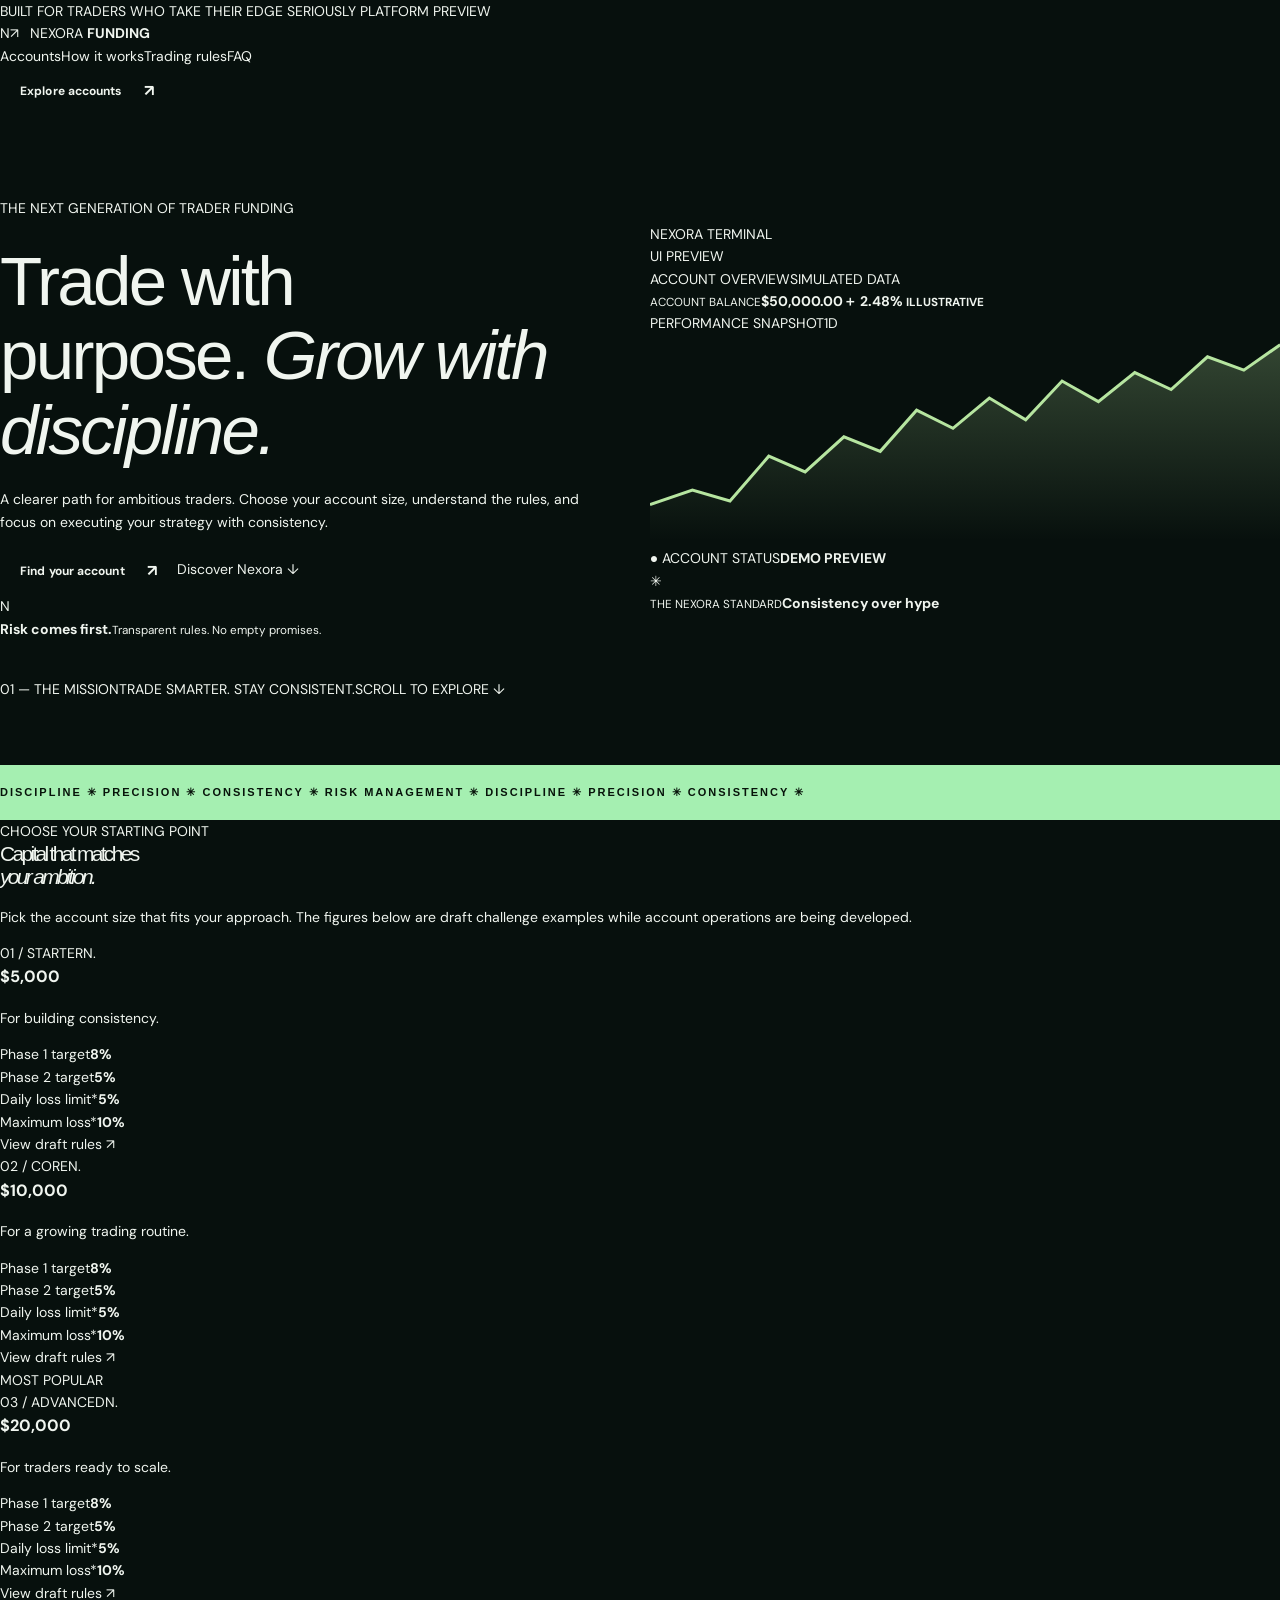
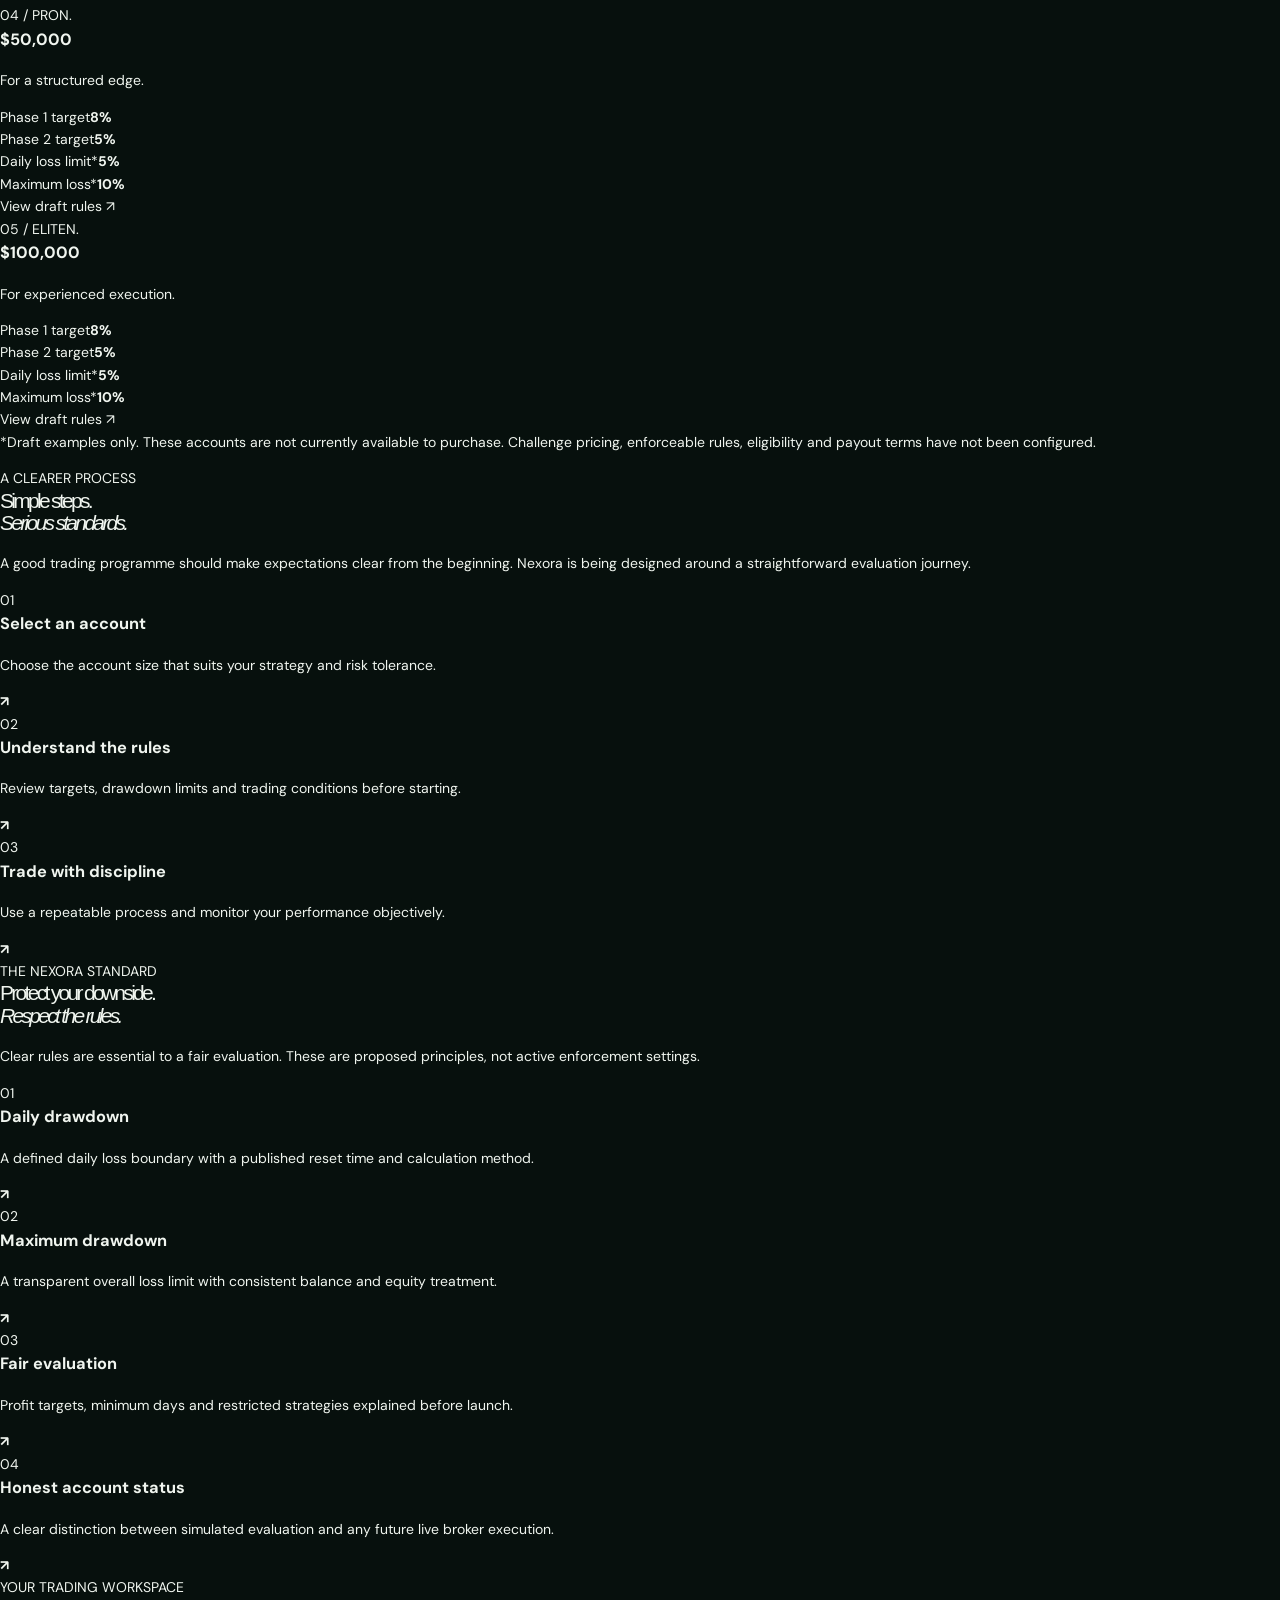
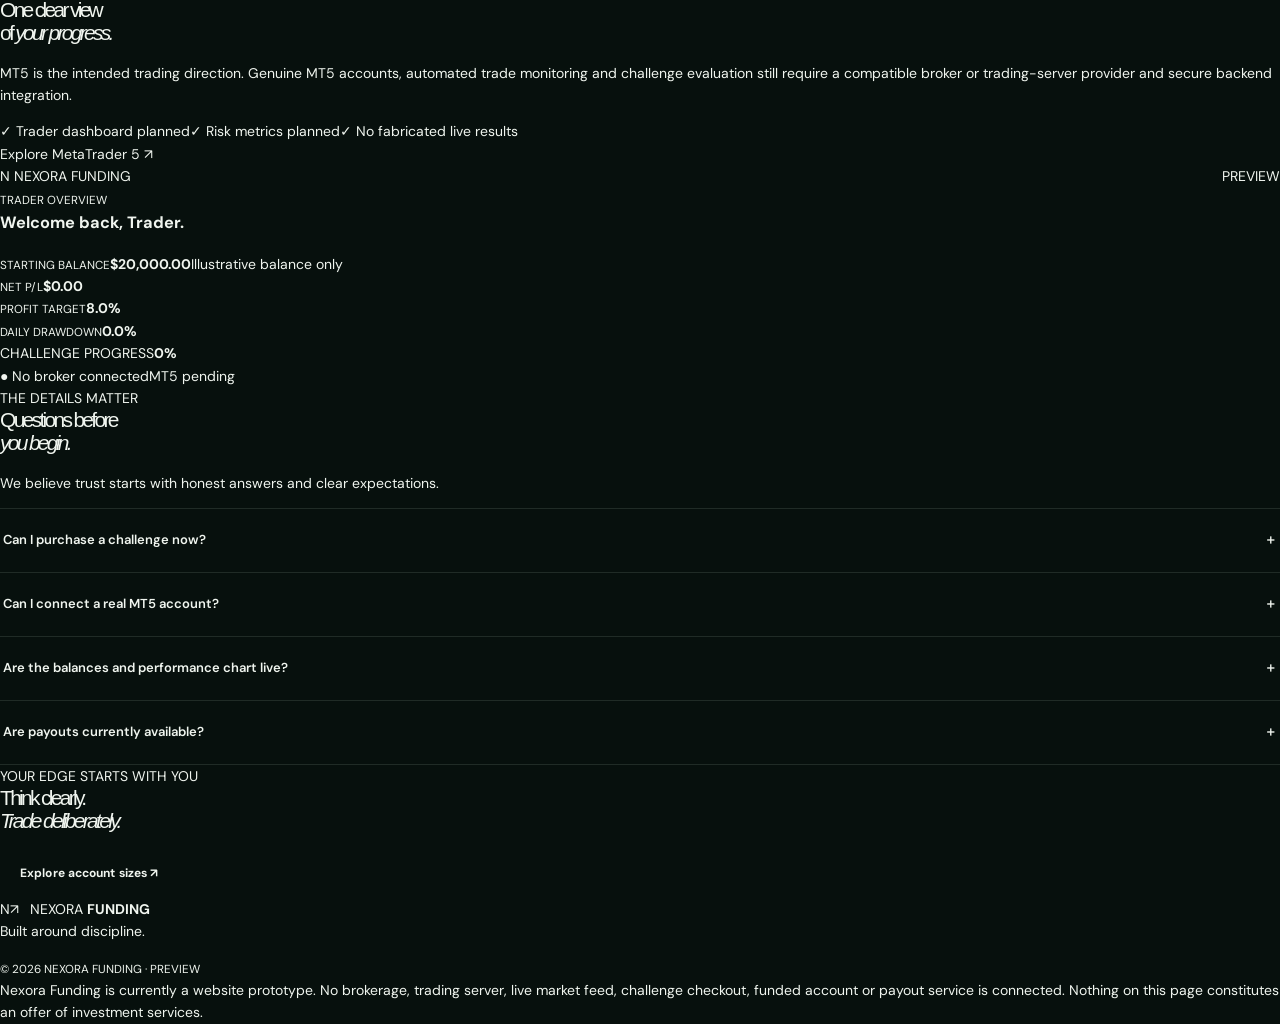
==== index.html @ 343a43cd "Rebrand prop firm site as Nexora Funding and redesign landing page" ====
<!doctype html>
<html lang="en">
<head>
  <meta charset="utf-8">
  <meta name="viewport" content="width=device-width, initial-scale=1">
  <meta name="theme-color" content="#080d0b">
  <meta name="description" content="Nexora Funding — a modern trading challenge platform prototype built around discipline, transparency and risk management.">
  <title>Nexora Funding — Trade with discipline</title>
  <link rel="preconnect" href="https://fonts.googleapis.com">
  <link rel="preconnect" href="https://fonts.gstatic.com" crossorigin>
  <link href="https://fonts.googleapis.com/css2?family=DM+Sans:wght@400;500;600;700&family=Manrope:wght@400;500;600;700;800&display=swap" rel="stylesheet">
  <link rel="stylesheet" href="styles.css">
</head>
<body>
  <div class="topline"><span class="signal"></span> BUILT FOR TRADERS WHO TAKE THEIR EDGE SERIOUSLY <span class="topline-note">PLATFORM PREVIEW</span></div>
  <header class="header">
    <a class="brand" href="#" aria-label="Nexora Funding home"><span class="brand-symbol">N<span>↗</span></span><span>NEXORA <b>FUNDING</b></span></a>
    <button class="menu-toggle" id="menuToggle" aria-label="Toggle navigation" aria-expanded="false">☰</button>
    <nav class="nav" id="navLinks"><a href="#accounts">Accounts</a><a href="#how">How it works</a><a href="#rules">Trading rules</a><a href="#faq">FAQ</a></nav>
    <a class="button button-quiet header-button" href="#accounts">Explore accounts <span>↗</span></a>
  </header>

  <main>
    <section class="hero wrap">
      <div class="hero-content">
        <div class="kicker"><i></i> THE NEXT GENERATION OF TRADER FUNDING</div>
        <h1>Trade with<br>purpose. <em>Grow with</em><br><em>discipline.</em></h1>
        <p class="hero-lead">A clearer path for ambitious traders. Choose your account size, understand the rules, and focus on executing your strategy with consistency.</p>
        <div class="hero-buttons"><a class="button button-main" href="#accounts">Find your account <span>↗</span></a><a class="underlink" href="#how">Discover Nexora <span>↓</span></a></div>
        <div class="hero-proof"><div class="proof-icon">N</div><div><strong>Risk comes first.</strong><small>Transparent rules. No empty promises.</small></div></div>
      </div>
      <div class="hero-side">
        <div class="orbit orbit-a"></div><div class="orbit orbit-b"></div>
        <div class="terminal">
          <div class="terminal-head"><div class="terminal-brand"><span class="terminal-dot"></span> NEXORA TERMINAL</div><span class="preview-pill">UI PREVIEW</span></div>
          <div class="terminal-meta"><span>ACCOUNT OVERVIEW</span><span>SIMULATED DATA</span></div>
          <div class="terminal-balance"><small>ACCOUNT BALANCE</small><strong>$50,000<span>.00</span></strong><b>＋ 2.48% <small>ILLUSTRATIVE</small></b></div>
          <div class="mini-chart">
            <div class="chart-labels"><span>PERFORMANCE SNAPSHOT</span><span>1D</span></div>
            <svg viewBox="0 0 520 170" preserveAspectRatio="none" aria-label="Illustrative account performance chart"><defs><linearGradient id="area" x1="0" x2="0" y1="0" y2="1"><stop offset="0" stop-color="#b6e5a0" stop-opacity=".25"/><stop offset="1" stop-color="#b6e5a0" stop-opacity="0"/></linearGradient></defs><path d="M0 140 L35 128 L66 137 L98 100 L128 113 L160 84 L190 96 L220 62 L250 77 L280 52 L310 70 L340 38 L370 55 L400 31 L430 45 L460 18 L490 29 L520 8 L520 170 L0 170Z" fill="url(#area)"/><path d="M0 140 L35 128 L66 137 L98 100 L128 113 L160 84 L190 96 L220 62 L250 77 L280 52 L310 70 L340 38 L370 55 L400 31 L430 45 L460 18 L490 29 L520 8" fill="none" stroke="#b6e5a0" stroke-width="2.5"/></svg>
          </div>
          <div class="terminal-bottom"><span>● ACCOUNT STATUS</span><strong>DEMO PREVIEW</strong></div>
        </div>
        <div class="floating-card"><span class="float-icon">✳</span><div><small>THE NEXORA STANDARD</small><strong>Consistency over hype</strong></div></div>
      </div>
      <div class="hero-index"><span>01 — THE MISSION</span><span>TRADE SMARTER. STAY CONSISTENT.</span><span>SCROLL TO EXPLORE ↓</span></div>
    </section>

    <section class="ticker"><div>DISCIPLINE <b>✳</b> PRECISION <b>✳</b> CONSISTENCY <b>✳</b> RISK MANAGEMENT <b>✳</b> DISCIPLINE <b>✳</b> PRECISION <b>✳</b> CONSISTENCY <b>✳</b></div></section>

    <section class="accounts wrap" id="accounts">
      <div class="section-top"><div><div class="kicker"><i></i> CHOOSE YOUR STARTING POINT</div><h2>Capital that matches<br><em>your ambition.</em></h2></div><p>Pick the account size that fits your approach. The figures below are draft challenge examples while account operations are being developed.</p></div>
      <div class="account-grid">
        <article class="account-card"><div class="account-head"><span>01 / STARTER</span><span class="card-mark">N.</span></div><h3>$5,000</h3><p>For building consistency.</p><div class="card-divider"></div><div class="detail"><span>Phase 1 target</span><b>8%</b></div><div class="detail"><span>Phase 2 target</span><b>5%</b></div><div class="detail"><span>Daily loss limit*</span><b>5%</b></div><div class="detail"><span>Maximum loss*</span><b>10%</b></div><a href="#rules" class="card-link">View draft rules <span>↗</span></a></article>
        <article class="account-card"><div class="account-head"><span>02 / CORE</span><span class="card-mark">N.</span></div><h3>$10,000</h3><p>For a growing trading routine.</p><div class="card-divider"></div><div class="detail"><span>Phase 1 target</span><b>8%</b></div><div class="detail"><span>Phase 2 target</span><b>5%</b></div><div class="detail"><span>Daily loss limit*</span><b>5%</b></div><div class="detail"><span>Maximum loss*</span><b>10%</b></div><a href="#rules" class="card-link">View draft rules <span>↗</span></a></article>
        <article class="account-card account-featured"><div class="popular">MOST POPULAR</div><div class="account-head"><span>03 / ADVANCED</span><span class="card-mark">N.</span></div><h3>$20,000</h3><p>For traders ready to scale.</p><div class="card-divider"></div><div class="detail"><span>Phase 1 target</span><b>8%</b></div><div class="detail"><span>Phase 2 target</span><b>5%</b></div><div class="detail"><span>Daily loss limit*</span><b>5%</b></div><div class="detail"><span>Maximum loss*</span><b>10%</b></div><a href="#rules" class="card-link card-link-main">View draft rules <span>↗</span></a></article>
        <article class="account-card"><div class="account-head"><span>04 / PRO</span><span class="card-mark">N.</span></div><h3>$50,000</h3><p>For a structured edge.</p><div class="card-divider"></div><div class="detail"><span>Phase 1 target</span><b>8%</b></div><div class="detail"><span>Phase 2 target</span><b>5%</b></div><div class="detail"><span>Daily loss limit*</span><b>5%</b></div><div class="detail"><span>Maximum loss*</span><b>10%</b></div><a href="#rules" class="card-link">View draft rules <span>↗</span></a></article>
        <article class="account-card"><div class="account-head"><span>05 / ELITE</span><span class="card-mark">N.</span></div><h3>$100,000</h3><p>For experienced execution.</p><div class="card-divider"></div><div class="detail"><span>Phase 1 target</span><b>8%</b></div><div class="detail"><span>Phase 2 target</span><b>5%</b></div><div class="detail"><span>Daily loss limit*</span><b>5%</b></div><div class="detail"><span>Maximum loss*</span><b>10%</b></div><a href="#rules" class="card-link">View draft rules <span>↗</span></a></article>
      </div>
      <p class="disclaimer">*Draft examples only. These accounts are not currently available to purchase. Challenge pricing, enforceable rules, eligibility and payout terms have not been configured.</p>
    </section>

    <section class="how-section" id="how"><div class="wrap how-grid"><div><div class="kicker"><i></i> A CLEARER PROCESS</div><h2>Simple steps.<br><em>Serious standards.</em></h2><p class="section-copy">A good trading programme should make expectations clear from the beginning. Nexora is being designed around a straightforward evaluation journey.</p></div><div class="steps"><div class="step"><span>01</span><div><h3>Select an account</h3><p>Choose the account size that suits your strategy and risk tolerance.</p></div><b>↗</b></div><div class="step"><span>02</span><div><h3>Understand the rules</h3><p>Review targets, drawdown limits and trading conditions before starting.</p></div><b>↗</b></div><div class="step"><span>03</span><div><h3>Trade with discipline</h3><p>Use a repeatable process and monitor your performance objectively.</p></div><b>↗</b></div></div></div></section>

    <section class="rules wrap" id="rules"><div class="rules-intro"><div class="kicker"><i></i> THE NEXORA STANDARD</div><h2>Protect your downside.<br><em>Respect the rules.</em></h2><p>Clear rules are essential to a fair evaluation. These are proposed principles, not active enforcement settings.</p></div><div class="rule-list"><div><span>01</span><section><h3>Daily drawdown</h3><p>A defined daily loss boundary with a published reset time and calculation method.</p></section><b>↗</b></div><div><span>02</span><section><h3>Maximum drawdown</h3><p>A transparent overall loss limit with consistent balance and equity treatment.</p></section><b>↗</b></div><div><span>03</span><section><h3>Fair evaluation</h3><p>Profit targets, minimum days and restricted strategies explained before launch.</p></section><b>↗</b></div><div><span>04</span><section><h3>Honest account status</h3><p>A clear distinction between simulated evaluation and any future live broker execution.</p></section><b>↗</b></div></div></section>

    <section class="workspace wrap"><div class="workspace-panel"><div class="workspace-copy"><div class="kicker"><i></i> YOUR TRADING WORKSPACE</div><h2>One clear view<br>of <em>your progress.</em></h2><p>MT5 is the intended trading direction. Genuine MT5 accounts, automated trade monitoring and challenge evaluation still require a compatible broker or trading-server provider and secure backend integration.</p><div class="workspace-points"><span>✓ Trader dashboard planned</span><span>✓ Risk metrics planned</span><span>✓ No fabricated live results</span></div><a href="https://www.metatrader5.com/" target="_blank" rel="noreferrer" class="underlink">Explore MetaTrader 5 ↗</a></div><div class="dashboard"><div class="dash-top"><div class="brand-mini"><span>N</span> NEXORA FUNDING</div><label>PREVIEW</label></div><div class="dash-welcome"><small>TRADER OVERVIEW</small><h3>Welcome back, Trader.</h3></div><div class="dash-total"><small>STARTING BALANCE</small><strong>$20,000.00</strong><span>Illustrative balance only</span></div><div class="dash-stats"><div><small>NET P/L</small><b>$0.00</b></div><div><small>PROFIT TARGET</small><b>8.0%</b></div><div><small>DAILY DRAWDOWN</small><b>0.0%</b></div></div><div class="progress-head"><span>CHALLENGE PROGRESS</span><b>0%</b></div><div class="progress"><i></i></div><div class="dash-status"><span>● No broker connected</span><span>MT5 pending</span></div></div></div></section>

    <section class="faq wrap" id="faq"><div class="section-top"><div><div class="kicker"><i></i> THE DETAILS MATTER</div><h2>Questions before<br><em>you begin.</em></h2></div><p>We believe trust starts with honest answers and clear expectations.</p></div><div class="faq-list"><details><summary>Can I purchase a challenge now?<b>＋</b></summary><p>Not yet. This is a front-end prototype. Checkout, account provisioning and challenge operations are not active.</p></details><details><summary>Can I connect a real MT5 account?<b>＋</b></summary><p>Not yet. A compatible MT5 broker or server provider and secure integration must be selected, built and tested first.</p></details><details><summary>Are the balances and performance chart live?<b>＋</b></summary><p>No. All balances, targets and chart graphics shown here are illustrative preview data.</p></details><details><summary>Are payouts currently available?<b>＋</b></summary><p>No payout programme is currently active or promised by this prototype. Any future programme will require published terms and operational readiness.</p></details></div></section>

    <section class="closing"><div class="wrap closing-inner"><div><div class="kicker"><i></i> YOUR EDGE STARTS WITH YOU</div><h2>Think clearly.<br><em>Trade deliberately.</em></h2></div><a class="button button-main" href="#accounts">Explore account sizes ↗</a></div></section>
  </main>
  <footer class="footer"><div class="wrap footer-main"><a class="brand" href="#"><span class="brand-symbol">N<span>↗</span></span><span>NEXORA <b>FUNDING</b></span></a><p>Built around discipline.</p><small>© <span id="year"></span> NEXORA FUNDING · PREVIEW</small></div><div class="wrap footer-legal">Nexora Funding is currently a website prototype. No brokerage, trading server, live market feed, challenge checkout, funded account or payout service is connected. Nothing on this page constitutes an offer of investment services.</div></footer>
  <script src="app.js"></script>
</body>
</html>
---- styles.css ----
:root{--bg:#07100d;--panel:#0c1712;--panel2:#101f17;--line:rgba(213,238,219,.12);--text:#f0f5ef;--muted:#95a69a;--green:#a5efb1;--green2:#63cb7a;--gold:#d7bb77;--font:'DM Sans',sans-serif;--display:'Space Grotesk',sans-serif}*{box-sizing:border-box}html{scroll-behavior:smooth;scroll-padding-top:90px}body{margin:0;background:var(--bg);color:var(--text);font-family:var(--font);font-size:14px;line-height:1.6}a{color:inherit;text-decoration:none}.section-wrap{width:min(1160px,calc(100% - 48px));margin:0 auto}.announcement{height:34px;display:flex;align-items:center;justify-content:center;gap:10px;background:#0d1b13;border-bottom:1px solid var(--line);color:#c1d5c5;font-size:9px;font-weight:700;letter-spacing:1.8px}.pulse,.live-dot{width:6px;height:6px;border-radius:50%;background:var(--green);box-shadow:0 0 12px #8be99b}.announcement-tag{color:var(--gold);margin-left:8px}.site-header{height:82px;padding:0 max(24px,calc((100% - 1160px)/2));display:flex;align-items:center;justify-content:space-between;border-bottom:1px solid var(--line);position:sticky;top:0;z-index:20;background:rgba(7,16,13,.93);backdrop-filter:blur(18px)}.brand{display:flex;align-items:center;gap:11px}.brand-mark{width:37px;height:37px;border:1px solid #548963;display:grid;place-items:center;font-family:var(--display);font-size:18px;font-weight:700;color:var(--green);position:relative}.brand-mark span{font-size:8px;position:absolute;right:3px;bottom:3px;color:var(--gold)}.brand-name{font-family:var(--display);font-size:13px;font-weight:700;letter-spacing:1.2px}.brand-name b{color:var(--green);font-weight:500}.nav-links{display:flex;gap:32px;color:#a7b4aa;font-size:12px}.nav-links a:hover,.text-link:hover{color:var(--green)}.button{min-height:48px;padding:0 19px;display:inline-flex;align-items:center;justify-content:center;gap:22px;font-size:12px;font-weight:700;letter-spacing:.1px;transition:.2s;border:1px solid transparent}.button span{font-size:16px}.button-primary{background:var(--green);color:#07120a}.button-primary:hover{background:#c2f7c9;transform:translateY(-2px)}.button-outline{border-color:#4d7657;color:var(--text);background:transparent}.button-outline:hover{border-color:var(--green);color:var(--green)}.button-small{min-height:40px;padding:0 14px;font-size:11px;gap:12px}.menu-toggle{display:none;background:none;border:0;color:var(--text);font-size:24px}.hero{min-height:600px;padding-top:82px;position:relative;display:grid;grid-template-columns:1fr 1.03fr;align-items:center;gap:38px;padding-bottom:65px}.eyebrow{display:flex;align-items:center;gap:10px;color:var(--green);font-size:9px;font-weight:700;letter-spacing:2.1px}.eyebrow-line{width:23px;height:1px;background:var(--green)}h1,h2,h3,p{margin-top:0}h1,h2{font-family:var(--display);letter-spacing:-2.7px;line-height:1.08;font-weight:500}h1{font-size:clamp(45px,5.4vw,72px);margin:24px 0 21px}h1 span,h2 span{color:var(--green)}.hero-description{max-width:425px;color:#9eaea3;line-height:1.9;font-size:14px}.hero-actions{display:flex;align-items:center;gap:25px;margin-top:30px}.text-link{display:inline-flex;align-items:center;gap:12px;font-size:12px;font-weight:600}.text-link span{font-size:17px;color:var(--green)}.hero-trust{display:flex;align-items:center;gap:13px;margin-top:48px}.avatar-stack{display:flex}.avatar-stack i{width:28px;height:28px;display:grid;place-items:center;border-radius:50%;background:#183322;border:2px solid var(--bg);font-style:normal;font-size:9px;color:var(--green);margin-right:-7px}.avatar-stack i:nth-child(2){background:#253528;color:var(--gold)}.avatar-stack i:nth-child(3){background:#314338;color:#fff}.hero-trust p{font-size:10px;line-height:1.55;margin:0 0 0 5px}.hero-trust p strong{font-size:11px}.hero-trust p span{color:var(--muted)}.hero-visual{min-height:410px;position:relative;display:flex;align-items:center;justify-content:center}.visual-glow{position:absolute;width:330px;height:330px;border-radius:50%;background:#2b9a4c;filter:blur(100px);opacity:.13}.chart-card{width:100%;max-width:510px;position:relative;z-index:2;padding:22px 22px 13px;background:linear-gradient(145deg,rgba(19,36,25,.97),rgba(8,18,13,.98));border:1px solid rgba(163,225,171,.22);box-shadow:0 28px 80px #0008}.chart-top,.chart-top>div,.chart-foot{display:flex;align-items:center;justify-content:space-between}.chart-top>div{gap:8px}.muted-label,.chart-symbol small{font-size:8px;letter-spacing:1px;color:#8da394}.chart-symbol{font-size:10px;font-weight:700}.chart-price{display:flex;align-items:center;gap:12px;margin-top:23px}.chart-price strong{font-family:var(--display);font-size:31px;font-weight:500;letter-spacing:-1px}.positive{color:var(--green);font-size:11px}.chart-sub{font-size:9px;color:#718879}.chart-area{height:220px;position:relative;margin-top:12px;overflow:hidden}.chart-grid{position:absolute;inset:0;background:repeating-linear-gradient(to bottom,transparent 0,transparent 43px,rgba(168,204,174,.1) 44px),repeating-linear-gradient(to right,transparent 0,transparent 65px,rgba(168,204,174,.06) 66px)}.chart-area svg{position:absolute;inset:0;width:100%;height:100%}.chart-label{position:absolute;right:0;font-size:7px;letter-spacing:1px;color:#a9d8b1;border-top:1px dashed #8ed59b;padding-top:4px;width:43%}.label-one{top:39px}.label-two{top:133px;width:30%;color:#b7a779;border-color:#b7a779}.chart-foot{border-top:1px solid var(--line);padding-top:13px;font-size:8px;letter-spacing:1px;color:#7f9585}.chart-foot b{color:var(--green);padding:0 5px}.floating-stat{position:absolute;z-index:3;bottom:9px;left:-20px;display:flex;align-items:center;gap:13px;padding:14px 19px;background:#112218;border:1px solid #315a3b;box-shadow:0 15px 40px #0008}.stat-icon{width:32px;height:32px;display:grid;place-items:center;background:#21442b;color:var(--green);font-size:20px}.floating-stat div{display:grid}.floating-stat small{font-size:7px;letter-spacing:1.5px;color:#a0b2a4}.floating-stat strong{font-size:12px}.floating-stat div span{font-size:9px;color:#819788}.hero-orbit{position:absolute;border:1px solid rgba(137,206,149,.11);border-radius:50%;pointer-events:none}.orbit-one{width:420px;height:420px}.orbit-two{width:500px;height:500px}.hero-bottom{position:absolute;bottom:22px;left:0;right:0;display:flex;justify-content:space-between;border-top:1px solid var(--line);padding-top:13px;font-size:8px;letter-spacing:1.6px;color:#627769}.ticker{height:55px;overflow:hidden;background:#a5efb1;color:#07130a;display:flex;align-items:center;white-space:nowrap;font-family:var(--display);font-size:11px;font-weight:700;letter-spacing:2px}.ticker div{min-width:max-content;animation:marquee 30s linear infinite}.ticker span{padding:0 35px;color:#397d48}@keyframes marquee{to{transform:translateX(-35%)}}.challenges-section{padding-top:105px;padding-bottom:100px}.section-heading{display:flex;justify-content:space-between;align-items:end;gap:40px;margin-bottom:43px}.section-heading h2,.rules-copy h2,.platform-copy h2,.final-cta h2{font-size:clamp(37px,4.2vw,54px);margin:19px 0 0}.section-heading>p{max-width:340px;color:#94a699;font-size:12px;line-height:1.9;margin-bottom:3px}.challenge-grid{display:grid;grid-template-columns:repeat(3,1fr);gap:17px}.challenge-card{position:relative;background:linear-gradient(150deg,#0e1b13,#0a130e);border:1px solid #20382a;padding:26px 25px 23px;min-width:0}.challenge-card.featured{border-color:#6a9d70;box-shadow:inset 0 0 45px #1a482320}.featured-badge{position:absolute;right:0;top:0;background:var(--green);color:#08120b;font-size:7px;font-weight:800;letter-spacing:1px;padding:6px 10px}.card-top{display:flex;align-items:center;justify-content:space-between}.plan-label{font-size:9px;letter-spacing:2px;color:#9ab4a0;font-weight:700}.card-dots{color:#66816c;letter-spacing:2px}.account-size{font-family:var(--display);font-size:39px;letter-spacing:-1.5px;margin-top:23px}.account-caption{color:#809486;font-size:10px;margin-top:0}.card-rule{height:1px;background:var(--line);margin:24px 0 13px}.metric-row{display:flex;justify-content:space-between;padding:8px 0;color:#9aaba0;font-size:11px}.metric-row strong{color:#e1eae2;font-size:12px}.button-card{width:100%;margin-top:22px;min-height:44px;border-color:#31533a;justify-content:space-between}.button-card:hover{border-color:var(--green);color:var(--green)}.button-card.button-primary{border-color:var(--green);color:#07120a}.fine-print{margin:18px 0 0;color:#718477;font-size:10px;line-height:1.8}.rules-section{background:#0b1710;border-top:1px solid #20372a;border-bottom:1px solid #20372a;padding:92px 0}.rules-inner{display:grid;grid-template-columns:.85fr 1.15fr;gap:90px}.rules-copy>p,.platform-copy>p{font-size:12px;line-height:1.95;color:#94a69a;max-width:390px;margin:23px 0 28px}.rules-list{border-top:1px solid var(--line)}.rule-item{display:grid;grid-template-columns:35px 1fr 20px;gap:16px;padding:21px 0;border-bottom:1px solid var(--line);align-items:start}.rule-number{color:var(--green);font-family:var(--display);font-size:12px;padding-top:3px}.rule-item h3{font-size:14px;margin:0 0 5px;font-weight:600}.rule-item p{font-size:11px;line-height:1.8;color:#879a8c;margin:0;max-width:430px}.rule-arrow{color:#688e70}.platform-section{padding-top:100px;padding-bottom:100px}.platform-panel{display:grid;grid-template-columns:.92fr 1.08fr;gap:45px;align-items:center;padding:45px;background:radial-gradient(ellipse at 90% 50%,#16331f 0,transparent 48%),#0c1711;border:1px solid #20372a;overflow:hidden}.platform-copy h2{font-size:clamp(37px,4vw,50px)}.platform-points{display:grid;gap:12px;margin:25px 0 26px;color:#a4b4a7;font-size:11px}.platform-points b{color:var(--green);margin-right:9px}.dashboard-preview{padding:14px;background:#08100c;border:1px solid #2d4b34;box-shadow:0 25px 55px #0005;transform:perspective(1000px) rotateY(-3deg)}.dash-window{border:1px solid #203a29;background:#0b1710;padding:19px}.dash-top,.dash-title,.dash-metrics,.dash-footer,.progress-label{display:flex;align-items:center;justify-content:space-between}.dash-brand{font-family:var(--display);font-size:9px;letter-spacing:.7px}.dash-brand b{color:var(--green)}.mini-mark{display:inline-grid;place-items:center;width:20px;height:20px;border:1px solid #477650;color:var(--green);margin-right:6px}.demo-chip,.status-chip{font-size:7px;letter-spacing:1px;color:var(--gold);border:1px solid #594e31;padding:4px 7px}.dash-title{margin:28px 0 18px;align-items:end}.dash-title small,.dash-balance small,.dash-metrics small{font-size:7px;letter-spacing:1.1px;color:#829789}.dash-title h3{font-family:var(--display);font-size:16px;font-weight:500;margin:5px 0 0}.status-chip{color:#a3e8ae;border-color:#315a3b}.dash-balance{padding:18px;background:#102117;border:1px solid #25432d;display:grid;gap:5px}.dash-balance strong{font-family:var(--display);font-size:28px;font-weight:500;letter-spacing:-.7px}.dash-balance>span{font-size:8px;color:#819788}.dash-metrics{gap:10px;padding:20px 0}.dash-metrics>div{display:grid;gap:5px}.dash-metrics strong{font-family:var(--display);font-size:14px;font-weight:500}.dash-metrics .green{color:var(--green)}.progress-label{font-size:7px;letter-spacing:1px;color:#90a596}.progress-label b{color:var(--green)}.progress-track{height:4px;background:#26392b;margin:10px 0 18px}.progress-track span{display:block;width:0;height:100%;background:var(--green)}.dash-footer{font-size:7px;color:#809285;border-top:1px solid var(--line);padding-top:12px;gap:8px}.faq-section{padding-bottom:100px}.faq-list{border-top:1px solid var(--line)}.faq-list details{border-bottom:1px solid var(--line);padding:0 3px}.faq-list summary{list-style:none;cursor:pointer;display:flex;align-items:center;justify-content:space-between;padding:21px 0;font-size:13px;font-weight:600}.faq-list summary::-webkit-details-marker{display:none}.faq-list summary span{font-size:21px;font-weight:400;color:var(--green);transition:transform .2s}.faq-list details[open] summary span{transform:rotate(45deg)}.faq-list details p{max-width:760px;color:#91a397;font-size:12px;line-height:1.9;padding:0 35px 20px 0;margin:0}.final-cta{border-top:1px solid #24402b;border-bottom:1px solid #24402b;background:radial-gradient(ellipse at 70% 50%,#15361f 0,transparent 48%),#0a150e;padding:64px 0}.final-cta-inner{display:flex;align-items:center;justify-content:space-between;gap:25px}.final-cta h2{font-size:clamp(36px,4vw,49px)}.site-footer{padding:29px 0 20px}.footer-inner{display:flex;align-items:center;justify-content:space-between;gap:20px}.footer-inner>p{font-family:var(--display);font-size:12px;color:#93a797;margin:0}.footer-note{font-size:9px;color:#6f8274}.legal-note{border-top:1px solid var(--line);margin-top:22px;padding-top:16px;font-size:9px;color:#627568;line-height:1.8}.menu-toggle{cursor:pointer}
@media(max-width:850px){.nav-links{gap:16px}.hero{grid-template-columns:1fr 1fr;gap:15px;padding-top:65px}.hero-visual{min-height:350px}.chart-card{padding:16px}.chart-area{height:175px}.floating-stat{left:-8px;bottom:0}.rules-inner{gap:38px}.platform-panel{padding:30px;gap:25px}.dashboard-preview{padding:8px}.dash-window{padding:13px}.dash-metrics{gap:7px}.dash-metrics strong{font-size:12px}}
@media(max-width:650px){.section-wrap{width:calc(100% - 36px)}.announcement{font-size:7px;letter-spacing:1px}.announcement-tag{display:none}.site-header{height:68px;padding:0 18px}.menu-toggle{display:block;order:3}.header-cta{margin-left:auto;margin-right:15px}.nav-links{display:none;position:absolute;top:67px;left:0;right:0;background:#0b1710;border-bottom:1px solid var(--line);padding:18px;flex-direction:column;gap:0}.nav-links.open{display:flex}.nav-links a{padding:12px 4px;border-bottom:1px solid var(--line)}.brand-name{font-size:11px}.brand-mark{width:33px;height:33px}.hero{display:flex;flex-direction:column;align-items:stretch;padding-top:58px;padding-bottom:70px;gap:25px}.hero-copy{position:relative;z-index:2}h1{font-size:clamp(48px,13vw,68px);letter-spacing:-2.5px}.hero-description{font-size:13px}.hero-trust{margin-top:32px}.hero-visual{min-height:320px;margin:5px 0 0 0}.chart-card{max-width:460px}.chart-area{height:180px}.floating-stat{left:0;bottom:-15px}.orbit-one{width:320px;height:320px}.orbit-two{width:380px;height:380px}.hero-bottom{bottom:20px;font-size:7px;letter-spacing:.7px}.hero-bottom span:nth-child(2){display:none}.ticker{height:46px}.ticker div{font-size:9px}.ticker span{padding:0 20px}.challenges-section,.platform-section{padding-top:72px;padding-bottom:72px}.section-heading{display:block;margin-bottom:30px}.section-heading h2,.rules-copy h2,.platform-copy h2,.final-cta h2{font-size:42px;letter-spacing:-2px}.section-heading>p{margin-top:20px}.challenge-grid{grid-template-columns:1fr;gap:13px}.challenge-card{padding:23px}.account-size{font-size:36px}.rules-section{padding:70px 0}.rules-inner{grid-template-columns:1fr;gap:35px}.rule-item{gap:11px;grid-template-columns:26px 1fr 16px}.platform-panel{grid-template-columns:1fr;padding:24px 18px;gap:32px}.platform-copy h2{font-size:42px}.dashboard-preview{transform:none}.dash-window{padding:14px}.dash-title h3{font-size:14px}.dash-balance strong{font-size:25px}.dash-metrics strong{font-size:12px}.faq-section{padding-bottom:72px}.faq-list summary{font-size:12px;gap:20px}.final-cta{padding:48px 0}.final-cta-inner{align-items:flex-start;flex-direction:column}.footer-inner{flex-wrap:wrap}.footer-inner>p{display:none}.footer-note{width:100%}.legal-note{font-size:8px}.button{min-height:46px}.hero-actions{gap:18px;flex-wrap:wrap}}
@media(prefers-reduced-motion:reduce){*,*::before,*::after{scroll-behavior:auto!important;animation:none!important;transition:none!important}}
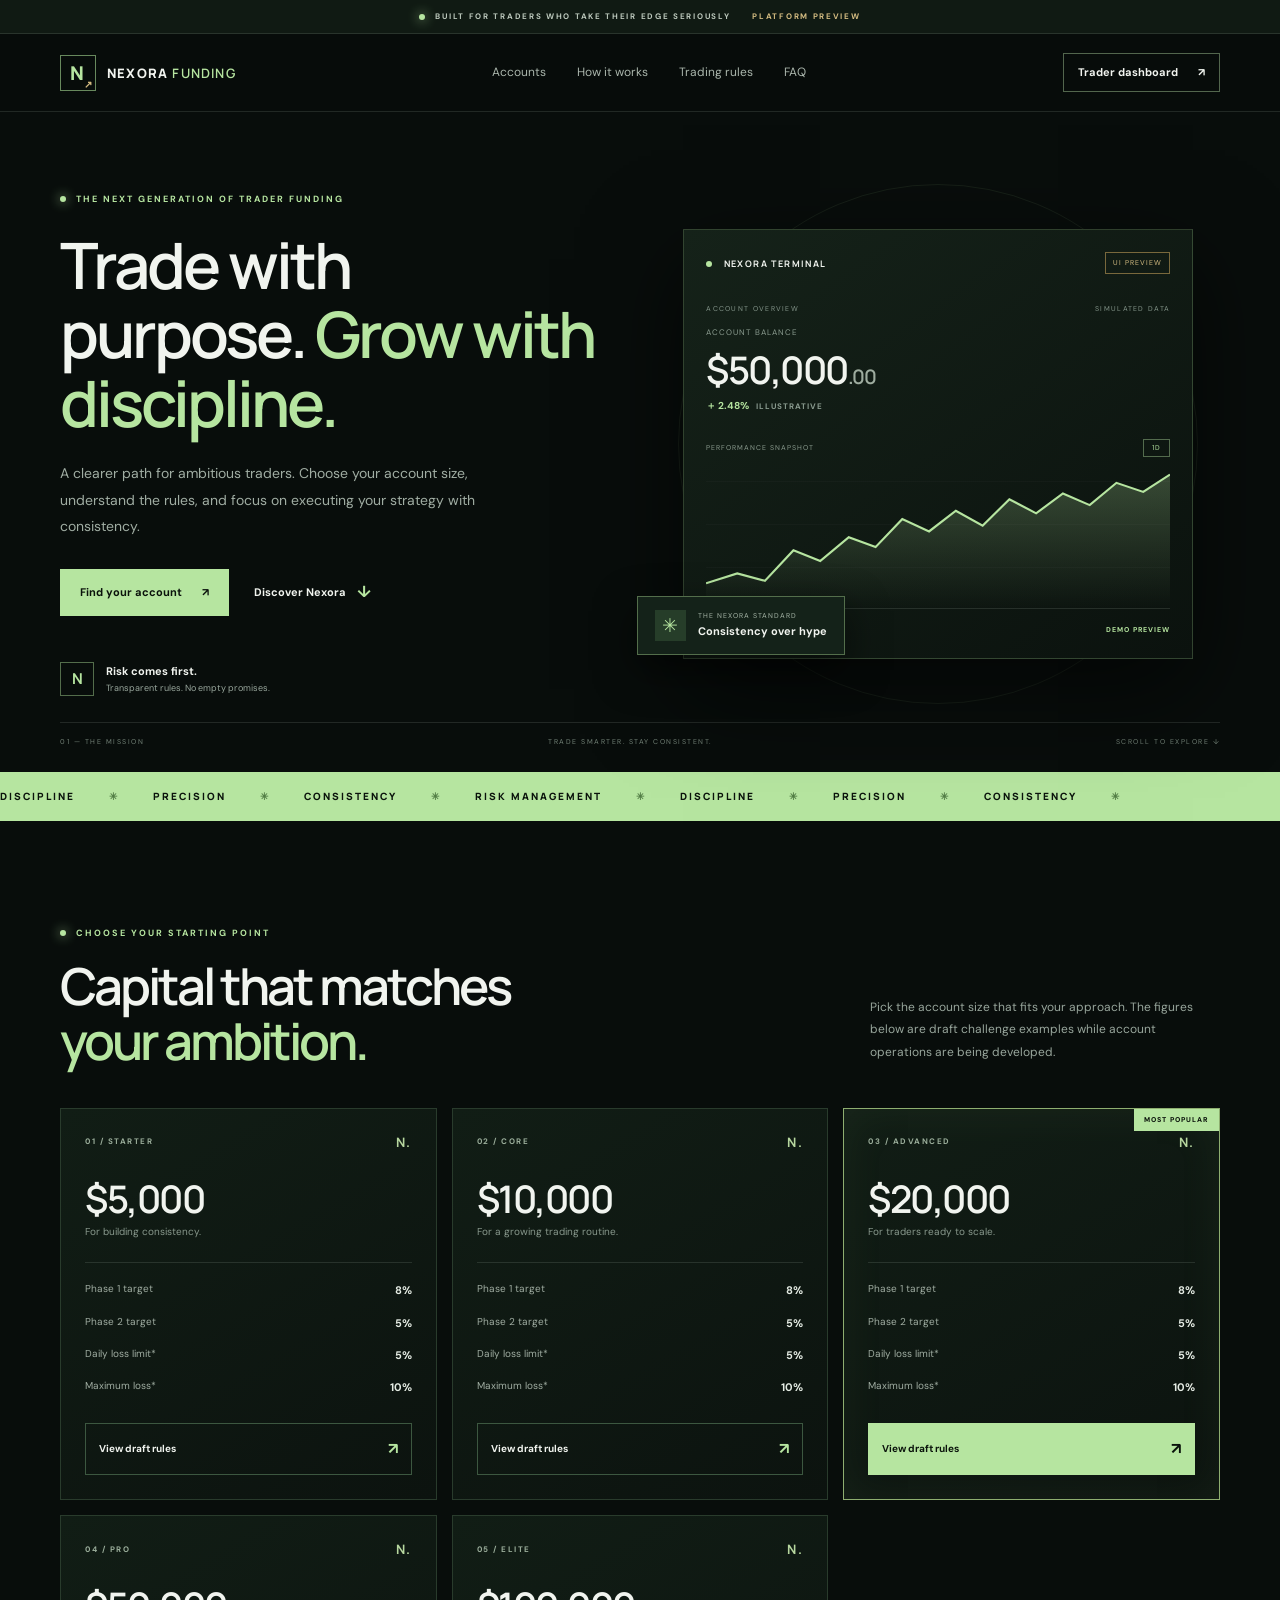
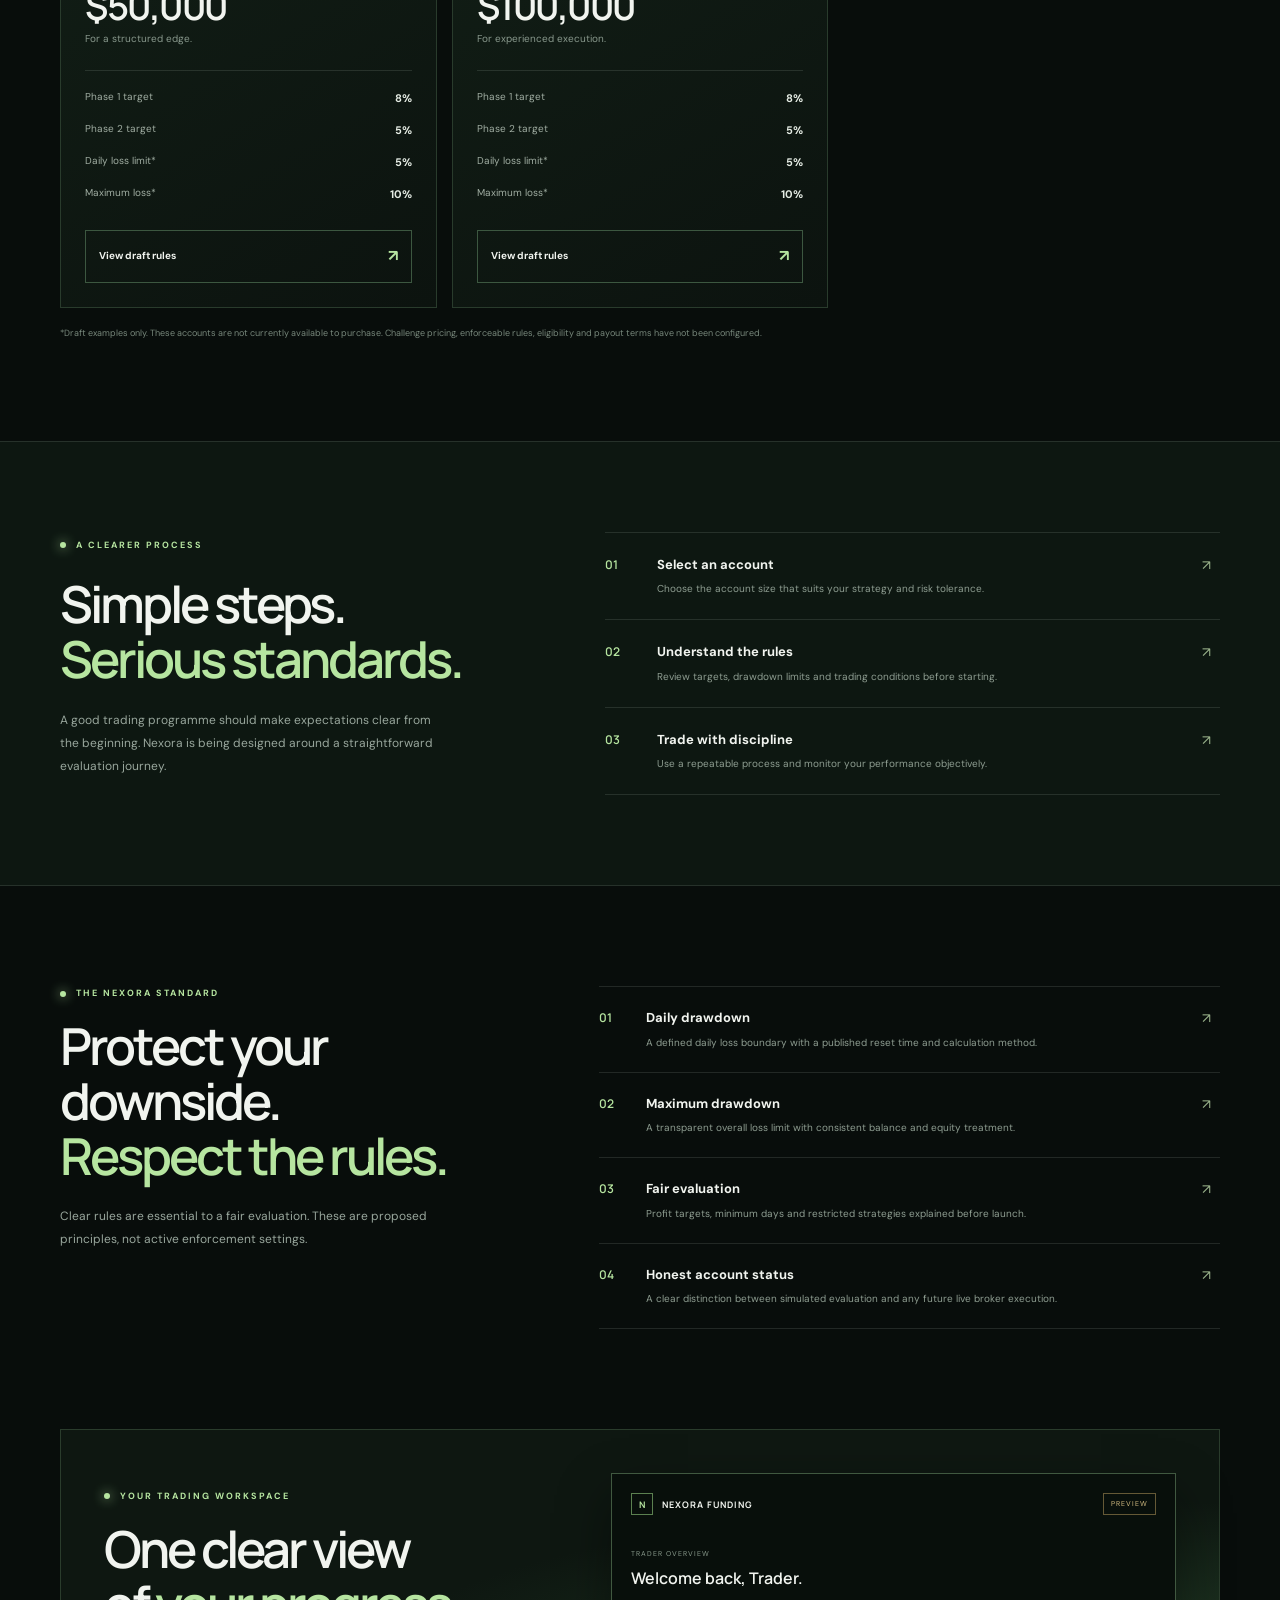
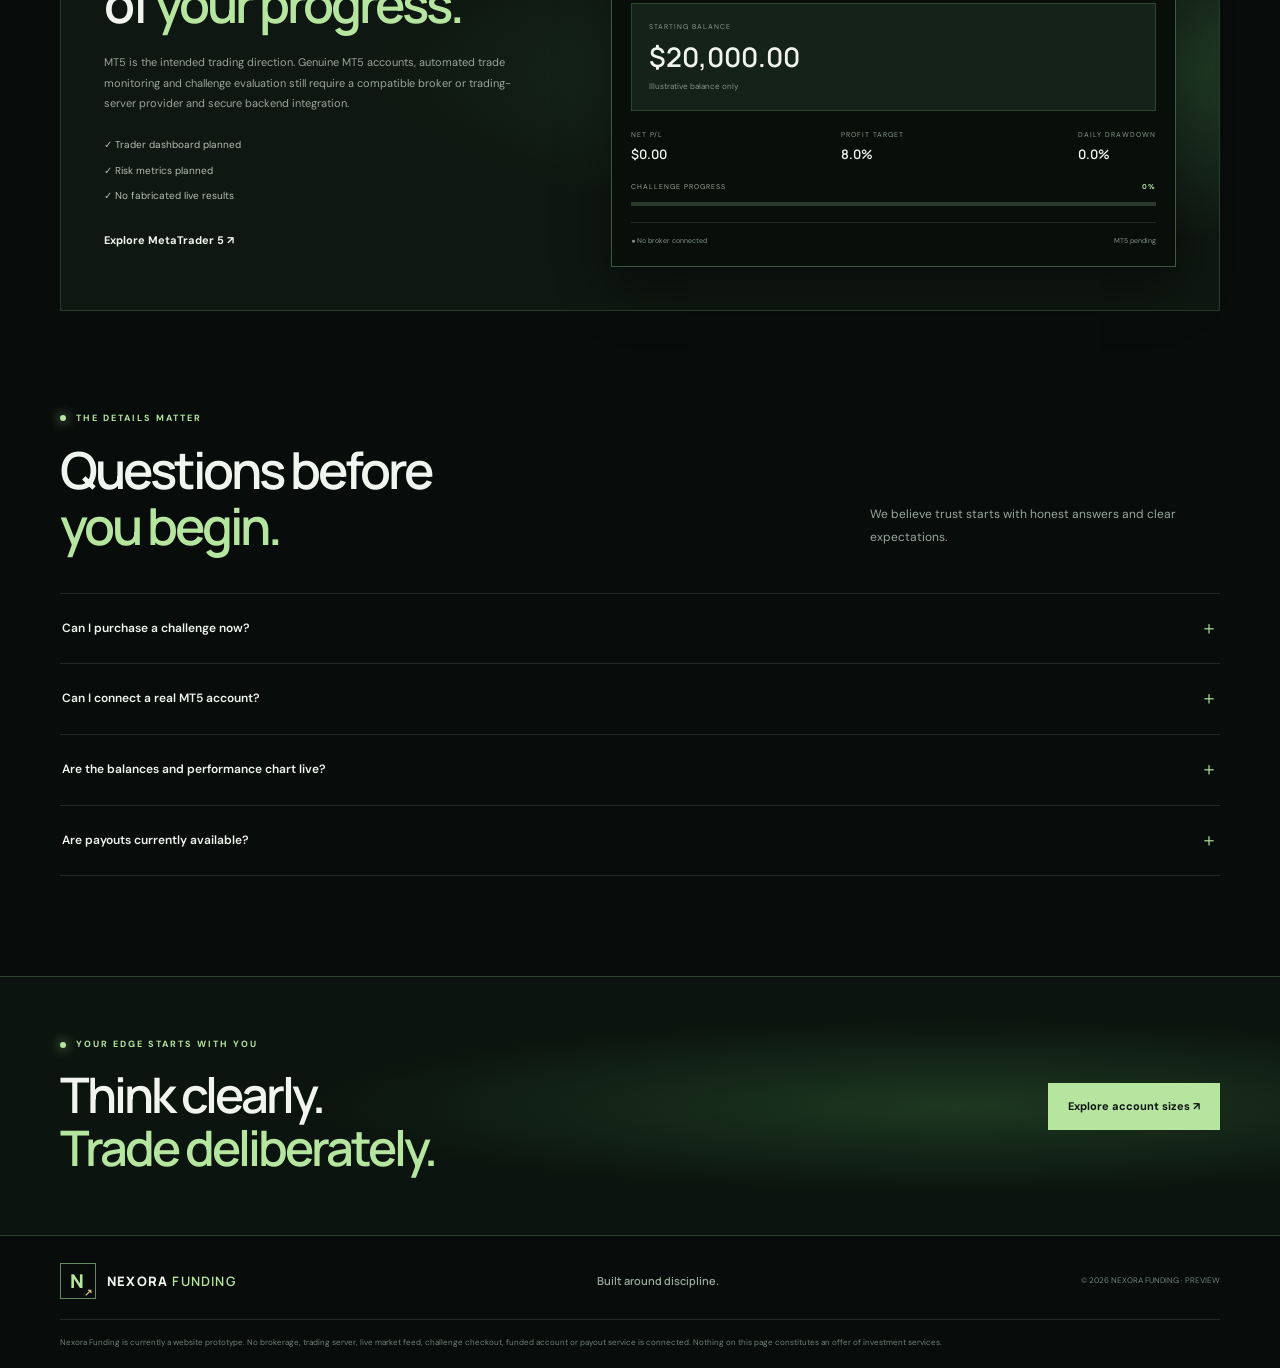
==== commit 586cab21: "Link homepage to Nexora trader dashboard" ====
--- a/index.html
+++ b/index.html
@@ -17,7 +17,7 @@
     <a class="brand" href="#" aria-label="Nexora Funding home"><span class="brand-symbol">N<span>↗</span></span><span>NEXORA <b>FUNDING</b></span></a>
     <button class="menu-toggle" id="menuToggle" aria-label="Toggle navigation" aria-expanded="false">☰</button>
     <nav class="nav" id="navLinks"><a href="#accounts">Accounts</a><a href="#how">How it works</a><a href="#rules">Trading rules</a><a href="#faq">FAQ</a></nav>
-    <a class="button button-quiet header-button" href="#accounts">Explore accounts <span>↗</span></a>
+    <a class="button button-quiet header-button" href="dashboard.html">Trader dashboard <span>↗</span></a>
   </header>
 
   <main>
--- a/styles.css
+++ b/styles.css
@@ -1,4 +1,4 @@
-:root{--bg:#07100d;--panel:#0c1712;--panel2:#101f17;--line:rgba(213,238,219,.12);--text:#f0f5ef;--muted:#95a69a;--green:#a5efb1;--green2:#63cb7a;--gold:#d7bb77;--font:'DM Sans',sans-serif;--display:'Space Grotesk',sans-serif}*{box-sizing:border-box}html{scroll-behavior:smooth;scroll-padding-top:90px}body{margin:0;background:var(--bg);color:var(--text);font-family:var(--font);font-size:14px;line-height:1.6}a{color:inherit;text-decoration:none}.section-wrap{width:min(1160px,calc(100% - 48px));margin:0 auto}.announcement{height:34px;display:flex;align-items:center;justify-content:center;gap:10px;background:#0d1b13;border-bottom:1px solid var(--line);color:#c1d5c5;font-size:9px;font-weight:700;letter-spacing:1.8px}.pulse,.live-dot{width:6px;height:6px;border-radius:50%;background:var(--green);box-shadow:0 0 12px #8be99b}.announcement-tag{color:var(--gold);margin-left:8px}.site-header{height:82px;padding:0 max(24px,calc((100% - 1160px)/2));display:flex;align-items:center;justify-content:space-between;border-bottom:1px solid var(--line);position:sticky;top:0;z-index:20;background:rgba(7,16,13,.93);backdrop-filter:blur(18px)}.brand{display:flex;align-items:center;gap:11px}.brand-mark{width:37px;height:37px;border:1px solid #548963;display:grid;place-items:center;font-family:var(--display);font-size:18px;font-weight:700;color:var(--green);position:relative}.brand-mark span{font-size:8px;position:absolute;right:3px;bottom:3px;color:var(--gold)}.brand-name{font-family:var(--display);font-size:13px;font-weight:700;letter-spacing:1.2px}.brand-name b{color:var(--green);font-weight:500}.nav-links{display:flex;gap:32px;color:#a7b4aa;font-size:12px}.nav-links a:hover,.text-link:hover{color:var(--green)}.button{min-height:48px;padding:0 19px;display:inline-flex;align-items:center;justify-content:center;gap:22px;font-size:12px;font-weight:700;letter-spacing:.1px;transition:.2s;border:1px solid transparent}.button span{font-size:16px}.button-primary{background:var(--green);color:#07120a}.button-primary:hover{background:#c2f7c9;transform:translateY(-2px)}.button-outline{border-color:#4d7657;color:var(--text);background:transparent}.button-outline:hover{border-color:var(--green);color:var(--green)}.button-small{min-height:40px;padding:0 14px;font-size:11px;gap:12px}.menu-toggle{display:none;background:none;border:0;color:var(--text);font-size:24px}.hero{min-height:600px;padding-top:82px;position:relative;display:grid;grid-template-columns:1fr 1.03fr;align-items:center;gap:38px;padding-bottom:65px}.eyebrow{display:flex;align-items:center;gap:10px;color:var(--green);font-size:9px;font-weight:700;letter-spacing:2.1px}.eyebrow-line{width:23px;height:1px;background:var(--green)}h1,h2,h3,p{margin-top:0}h1,h2{font-family:var(--display);letter-spacing:-2.7px;line-height:1.08;font-weight:500}h1{font-size:clamp(45px,5.4vw,72px);margin:24px 0 21px}h1 span,h2 span{color:var(--green)}.hero-description{max-width:425px;color:#9eaea3;line-height:1.9;font-size:14px}.hero-actions{display:flex;align-items:center;gap:25px;margin-top:30px}.text-link{display:inline-flex;align-items:center;gap:12px;font-size:12px;font-weight:600}.text-link span{font-size:17px;color:var(--green)}.hero-trust{display:flex;align-items:center;gap:13px;margin-top:48px}.avatar-stack{display:flex}.avatar-stack i{width:28px;height:28px;display:grid;place-items:center;border-radius:50%;background:#183322;border:2px solid var(--bg);font-style:normal;font-size:9px;color:var(--green);margin-right:-7px}.avatar-stack i:nth-child(2){background:#253528;color:var(--gold)}.avatar-stack i:nth-child(3){background:#314338;color:#fff}.hero-trust p{font-size:10px;line-height:1.55;margin:0 0 0 5px}.hero-trust p strong{font-size:11px}.hero-trust p span{color:var(--muted)}.hero-visual{min-height:410px;position:relative;display:flex;align-items:center;justify-content:center}.visual-glow{position:absolute;width:330px;height:330px;border-radius:50%;background:#2b9a4c;filter:blur(100px);opacity:.13}.chart-card{width:100%;max-width:510px;position:relative;z-index:2;padding:22px 22px 13px;background:linear-gradient(145deg,rgba(19,36,25,.97),rgba(8,18,13,.98));border:1px solid rgba(163,225,171,.22);box-shadow:0 28px 80px #0008}.chart-top,.chart-top>div,.chart-foot{display:flex;align-items:center;justify-content:space-between}.chart-top>div{gap:8px}.muted-label,.chart-symbol small{font-size:8px;letter-spacing:1px;color:#8da394}.chart-symbol{font-size:10px;font-weight:700}.chart-price{display:flex;align-items:center;gap:12px;margin-top:23px}.chart-price strong{font-family:var(--display);font-size:31px;font-weight:500;letter-spacing:-1px}.positive{color:var(--green);font-size:11px}.chart-sub{font-size:9px;color:#718879}.chart-area{height:220px;position:relative;margin-top:12px;overflow:hidden}.chart-grid{position:absolute;inset:0;background:repeating-linear-gradient(to bottom,transparent 0,transparent 43px,rgba(168,204,174,.1) 44px),repeating-linear-gradient(to right,transparent 0,transparent 65px,rgba(168,204,174,.06) 66px)}.chart-area svg{position:absolute;inset:0;width:100%;height:100%}.chart-label{position:absolute;right:0;font-size:7px;letter-spacing:1px;color:#a9d8b1;border-top:1px dashed #8ed59b;padding-top:4px;width:43%}.label-one{top:39px}.label-two{top:133px;width:30%;color:#b7a779;border-color:#b7a779}.chart-foot{border-top:1px solid var(--line);padding-top:13px;font-size:8px;letter-spacing:1px;color:#7f9585}.chart-foot b{color:var(--green);padding:0 5px}.floating-stat{position:absolute;z-index:3;bottom:9px;left:-20px;display:flex;align-items:center;gap:13px;padding:14px 19px;background:#112218;border:1px solid #315a3b;box-shadow:0 15px 40px #0008}.stat-icon{width:32px;height:32px;display:grid;place-items:center;background:#21442b;color:var(--green);font-size:20px}.floating-stat div{display:grid}.floating-stat small{font-size:7px;letter-spacing:1.5px;color:#a0b2a4}.floating-stat strong{font-size:12px}.floating-stat div span{font-size:9px;color:#819788}.hero-orbit{position:absolute;border:1px solid rgba(137,206,149,.11);border-radius:50%;pointer-events:none}.orbit-one{width:420px;height:420px}.orbit-two{width:500px;height:500px}.hero-bottom{position:absolute;bottom:22px;left:0;right:0;display:flex;justify-content:space-between;border-top:1px solid var(--line);padding-top:13px;font-size:8px;letter-spacing:1.6px;color:#627769}.ticker{height:55px;overflow:hidden;background:#a5efb1;color:#07130a;display:flex;align-items:center;white-space:nowrap;font-family:var(--display);font-size:11px;font-weight:700;letter-spacing:2px}.ticker div{min-width:max-content;animation:marquee 30s linear infinite}.ticker span{padding:0 35px;color:#397d48}@keyframes marquee{to{transform:translateX(-35%)}}.challenges-section{padding-top:105px;padding-bottom:100px}.section-heading{display:flex;justify-content:space-between;align-items:end;gap:40px;margin-bottom:43px}.section-heading h2,.rules-copy h2,.platform-copy h2,.final-cta h2{font-size:clamp(37px,4.2vw,54px);margin:19px 0 0}.section-heading>p{max-width:340px;color:#94a699;font-size:12px;line-height:1.9;margin-bottom:3px}.challenge-grid{display:grid;grid-template-columns:repeat(3,1fr);gap:17px}.challenge-card{position:relative;background:linear-gradient(150deg,#0e1b13,#0a130e);border:1px solid #20382a;padding:26px 25px 23px;min-width:0}.challenge-card.featured{border-color:#6a9d70;box-shadow:inset 0 0 45px #1a482320}.featured-badge{position:absolute;right:0;top:0;background:var(--green);color:#08120b;font-size:7px;font-weight:800;letter-spacing:1px;padding:6px 10px}.card-top{display:flex;align-items:center;justify-content:space-between}.plan-label{font-size:9px;letter-spacing:2px;color:#9ab4a0;font-weight:700}.card-dots{color:#66816c;letter-spacing:2px}.account-size{font-family:var(--display);font-size:39px;letter-spacing:-1.5px;margin-top:23px}.account-caption{color:#809486;font-size:10px;margin-top:0}.card-rule{height:1px;background:var(--line);margin:24px 0 13px}.metric-row{display:flex;justify-content:space-between;padding:8px 0;color:#9aaba0;font-size:11px}.metric-row strong{color:#e1eae2;font-size:12px}.button-card{width:100%;margin-top:22px;min-height:44px;border-color:#31533a;justify-content:space-between}.button-card:hover{border-color:var(--green);color:var(--green)}.button-card.button-primary{border-color:var(--green);color:#07120a}.fine-print{margin:18px 0 0;color:#718477;font-size:10px;line-height:1.8}.rules-section{background:#0b1710;border-top:1px solid #20372a;border-bottom:1px solid #20372a;padding:92px 0}.rules-inner{display:grid;grid-template-columns:.85fr 1.15fr;gap:90px}.rules-copy>p,.platform-copy>p{font-size:12px;line-height:1.95;color:#94a69a;max-width:390px;margin:23px 0 28px}.rules-list{border-top:1px solid var(--line)}.rule-item{display:grid;grid-template-columns:35px 1fr 20px;gap:16px;padding:21px 0;border-bottom:1px solid var(--line);align-items:start}.rule-number{color:var(--green);font-family:var(--display);font-size:12px;padding-top:3px}.rule-item h3{font-size:14px;margin:0 0 5px;font-weight:600}.rule-item p{font-size:11px;line-height:1.8;color:#879a8c;margin:0;max-width:430px}.rule-arrow{color:#688e70}.platform-section{padding-top:100px;padding-bottom:100px}.platform-panel{display:grid;grid-template-columns:.92fr 1.08fr;gap:45px;align-items:center;padding:45px;background:radial-gradient(ellipse at 90% 50%,#16331f 0,transparent 48%),#0c1711;border:1px solid #20372a;overflow:hidden}.platform-copy h2{font-size:clamp(37px,4vw,50px)}.platform-points{display:grid;gap:12px;margin:25px 0 26px;color:#a4b4a7;font-size:11px}.platform-points b{color:var(--green);margin-right:9px}.dashboard-preview{padding:14px;background:#08100c;border:1px solid #2d4b34;box-shadow:0 25px 55px #0005;transform:perspective(1000px) rotateY(-3deg)}.dash-window{border:1px solid #203a29;background:#0b1710;padding:19px}.dash-top,.dash-title,.dash-metrics,.dash-footer,.progress-label{display:flex;align-items:center;justify-content:space-between}.dash-brand{font-family:var(--display);font-size:9px;letter-spacing:.7px}.dash-brand b{color:var(--green)}.mini-mark{display:inline-grid;place-items:center;width:20px;height:20px;border:1px solid #477650;color:var(--green);margin-right:6px}.demo-chip,.status-chip{font-size:7px;letter-spacing:1px;color:var(--gold);border:1px solid #594e31;padding:4px 7px}.dash-title{margin:28px 0 18px;align-items:end}.dash-title small,.dash-balance small,.dash-metrics small{font-size:7px;letter-spacing:1.1px;color:#829789}.dash-title h3{font-family:var(--display);font-size:16px;font-weight:500;margin:5px 0 0}.status-chip{color:#a3e8ae;border-color:#315a3b}.dash-balance{padding:18px;background:#102117;border:1px solid #25432d;display:grid;gap:5px}.dash-balance strong{font-family:var(--display);font-size:28px;font-weight:500;letter-spacing:-.7px}.dash-balance>span{font-size:8px;color:#819788}.dash-metrics{gap:10px;padding:20px 0}.dash-metrics>div{display:grid;gap:5px}.dash-metrics strong{font-family:var(--display);font-size:14px;font-weight:500}.dash-metrics .green{color:var(--green)}.progress-label{font-size:7px;letter-spacing:1px;color:#90a596}.progress-label b{color:var(--green)}.progress-track{height:4px;background:#26392b;margin:10px 0 18px}.progress-track span{display:block;width:0;height:100%;background:var(--green)}.dash-footer{font-size:7px;color:#809285;border-top:1px solid var(--line);padding-top:12px;gap:8px}.faq-section{padding-bottom:100px}.faq-list{border-top:1px solid var(--line)}.faq-list details{border-bottom:1px solid var(--line);padding:0 3px}.faq-list summary{list-style:none;cursor:pointer;display:flex;align-items:center;justify-content:space-between;padding:21px 0;font-size:13px;font-weight:600}.faq-list summary::-webkit-details-marker{display:none}.faq-list summary span{font-size:21px;font-weight:400;color:var(--green);transition:transform .2s}.faq-list details[open] summary span{transform:rotate(45deg)}.faq-list details p{max-width:760px;color:#91a397;font-size:12px;line-height:1.9;padding:0 35px 20px 0;margin:0}.final-cta{border-top:1px solid #24402b;border-bottom:1px solid #24402b;background:radial-gradient(ellipse at 70% 50%,#15361f 0,transparent 48%),#0a150e;padding:64px 0}.final-cta-inner{display:flex;align-items:center;justify-content:space-between;gap:25px}.final-cta h2{font-size:clamp(36px,4vw,49px)}.site-footer{padding:29px 0 20px}.footer-inner{display:flex;align-items:center;justify-content:space-between;gap:20px}.footer-inner>p{font-family:var(--display);font-size:12px;color:#93a797;margin:0}.footer-note{font-size:9px;color:#6f8274}.legal-note{border-top:1px solid var(--line);margin-top:22px;padding-top:16px;font-size:9px;color:#627568;line-height:1.8}.menu-toggle{cursor:pointer}
-@media(max-width:850px){.nav-links{gap:16px}.hero{grid-template-columns:1fr 1fr;gap:15px;padding-top:65px}.hero-visual{min-height:350px}.chart-card{padding:16px}.chart-area{height:175px}.floating-stat{left:-8px;bottom:0}.rules-inner{gap:38px}.platform-panel{padding:30px;gap:25px}.dashboard-preview{padding:8px}.dash-window{padding:13px}.dash-metrics{gap:7px}.dash-metrics strong{font-size:12px}}
-@media(max-width:650px){.section-wrap{width:calc(100% - 36px)}.announcement{font-size:7px;letter-spacing:1px}.announcement-tag{display:none}.site-header{height:68px;padding:0 18px}.menu-toggle{display:block;order:3}.header-cta{margin-left:auto;margin-right:15px}.nav-links{display:none;position:absolute;top:67px;left:0;right:0;background:#0b1710;border-bottom:1px solid var(--line);padding:18px;flex-direction:column;gap:0}.nav-links.open{display:flex}.nav-links a{padding:12px 4px;border-bottom:1px solid var(--line)}.brand-name{font-size:11px}.brand-mark{width:33px;height:33px}.hero{display:flex;flex-direction:column;align-items:stretch;padding-top:58px;padding-bottom:70px;gap:25px}.hero-copy{position:relative;z-index:2}h1{font-size:clamp(48px,13vw,68px);letter-spacing:-2.5px}.hero-description{font-size:13px}.hero-trust{margin-top:32px}.hero-visual{min-height:320px;margin:5px 0 0 0}.chart-card{max-width:460px}.chart-area{height:180px}.floating-stat{left:0;bottom:-15px}.orbit-one{width:320px;height:320px}.orbit-two{width:380px;height:380px}.hero-bottom{bottom:20px;font-size:7px;letter-spacing:.7px}.hero-bottom span:nth-child(2){display:none}.ticker{height:46px}.ticker div{font-size:9px}.ticker span{padding:0 20px}.challenges-section,.platform-section{padding-top:72px;padding-bottom:72px}.section-heading{display:block;margin-bottom:30px}.section-heading h2,.rules-copy h2,.platform-copy h2,.final-cta h2{font-size:42px;letter-spacing:-2px}.section-heading>p{margin-top:20px}.challenge-grid{grid-template-columns:1fr;gap:13px}.challenge-card{padding:23px}.account-size{font-size:36px}.rules-section{padding:70px 0}.rules-inner{grid-template-columns:1fr;gap:35px}.rule-item{gap:11px;grid-template-columns:26px 1fr 16px}.platform-panel{grid-template-columns:1fr;padding:24px 18px;gap:32px}.platform-copy h2{font-size:42px}.dashboard-preview{transform:none}.dash-window{padding:14px}.dash-title h3{font-size:14px}.dash-balance strong{font-size:25px}.dash-metrics strong{font-size:12px}.faq-section{padding-bottom:72px}.faq-list summary{font-size:12px;gap:20px}.final-cta{padding:48px 0}.final-cta-inner{align-items:flex-start;flex-direction:column}.footer-inner{flex-wrap:wrap}.footer-inner>p{display:none}.footer-note{width:100%}.legal-note{font-size:8px}.button{min-height:46px}.hero-actions{gap:18px;flex-wrap:wrap}}
+:root{--bg:#080d0b;--panel:#0d1511;--panel2:#111d16;--line:rgba(218,235,220,.12);--text:#f1f4ef;--muted:#98a69c;--green:#b6e5a0;--green2:#7dbb72;--gold:#d5bd82;--display:'Manrope',sans-serif;--body:'DM Sans',sans-serif}*{box-sizing:border-box}html{scroll-behavior:smooth;scroll-padding-top:90px}body{margin:0;background:var(--bg);color:var(--text);font:14px/1.65 var(--body)}a{color:inherit;text-decoration:none}.wrap{width:min(1160px,calc(100% - 48px));margin:auto}.topline{height:34px;display:flex;align-items:center;justify-content:center;gap:10px;background:#101a13;border-bottom:1px solid var(--line);color:#bdc9bd;font-size:8px;font-weight:700;letter-spacing:1.7px}.signal,.kicker i{width:6px;height:6px;border-radius:50%;background:var(--green);box-shadow:0 0 12px #b6e5a0}.topline-note{color:var(--gold);margin-left:12px}.header{height:78px;padding:0 max(24px,calc((100% - 1160px)/2));display:flex;align-items:center;justify-content:space-between;border-bottom:1px solid var(--line);position:sticky;top:0;z-index:20;background:#080d0bf2;backdrop-filter:blur(18px)}.brand{display:flex;align-items:center;gap:11px;font:800 13px var(--display);letter-spacing:1.2px}.brand>b,.brand span:last-child b{color:var(--green);font-weight:600}.brand-symbol{width:36px;height:36px;border:1px solid #67895d;display:grid;place-items:center;color:var(--green);font:800 19px var(--display);position:relative}.brand-symbol span{position:absolute;right:2px;bottom:-1px;font-size:10px;color:var(--gold)}.nav{display:flex;gap:31px;color:#aab6ac;font-size:12px}.nav a:hover,.underlink:hover{color:var(--green)}.button{min-height:47px;padding:0 19px;display:inline-flex;align-items:center;justify-content:center;gap:20px;font-size:11px;font-weight:700;transition:.2s;border:1px solid transparent}.button-main{background:var(--green);color:#0a120b}.button-main:hover{background:#d0f1bd;transform:translateY(-2px)}.button-quiet{border:1px solid #52664d}.button-quiet:hover{border-color:var(--green);color:var(--green)}.header-button{min-height:39px;padding:0 14px}.menu-toggle{display:none;background:none;border:0;color:var(--text);font-size:23px}.hero{min-height:620px;padding:80px 0 76px;display:grid;grid-template-columns:1fr 1.05fr;align-items:center;gap:60px;position:relative}.kicker{display:flex;align-items:center;gap:10px;color:var(--green);font-size:9px;font-weight:700;letter-spacing:2px}.hero h1,h2{font:600 clamp(42px,5vw,66px)/1.08 var(--display);letter-spacing:-3px;margin:23px 0}.hero h1 em,h2 em{font-style:normal;color:var(--green)}.hero-lead{max-width:440px;color:#a0ada3;font-size:14px;line-height:1.9}.hero-buttons{display:flex;align-items:center;gap:25px;margin-top:29px}.underlink{font-size:11px;font-weight:700;display:inline-flex;gap:11px;align-items:center}.underlink span{color:var(--green);font-size:16px}.hero-proof{display:flex;align-items:center;gap:12px;margin-top:46px}.proof-icon{width:34px;height:34px;display:grid;place-items:center;border:1px solid #536d4b;color:var(--green);font:700 15px var(--display)}.hero-proof div:last-child{display:grid}.hero-proof strong{font-size:11px}.hero-proof small{font-size:9px;color:var(--muted)}.hero-side{min-height:420px;display:grid;place-items:center;position:relative}.orbit{position:absolute;border:1px solid #9cc58d18;border-radius:50%}.orbit-a{width:430px;height:430px}.orbit-b{width:520px;height:520px}.terminal{width:100%;max-width:510px;position:relative;z-index:2;padding:22px;background:linear-gradient(145deg,#152219,#0b120e);border:1px solid #8eb47b45;box-shadow:0 30px 90px #0009}.terminal-head,.terminal-meta,.terminal-bottom,.chart-labels{display:flex;align-items:center;justify-content:space-between}.terminal-brand{font:700 9px var(--display);letter-spacing:1.4px}.terminal-dot{display:inline-block;width:6px;height:6px;background:var(--green);border-radius:50%;margin-right:8px}.preview-pill{font-size:7px;letter-spacing:1px;color:var(--gold);border:1px solid #79683c;padding:4px 7px}.terminal-meta{margin-top:29px;color:#84958a;font-size:7px;letter-spacing:1.3px}.terminal-balance{display:grid;gap:3px;margin-top:12px}.terminal-balance>small,.terminal-balance>b small{font-size:8px;letter-spacing:1px;color:#8b9c90}.terminal-balance strong{font:600 38px var(--display);letter-spacing:-1.5px}.terminal-balance strong span{font-size:20px;color:#9eac9f}.terminal-balance>b{font-size:10px;color:var(--green)}.terminal-balance>b small{margin-left:5px}.mini-chart{height:170px;margin-top:25px;border-bottom:1px solid var(--line);position:relative;background:repeating-linear-gradient(to bottom,transparent 0,transparent 42px,#ffffff0b 43px)}.chart-labels{font-size:7px;letter-spacing:1px;color:#8a9b8e}.chart-labels span:last-child{border:1px solid #536b4d;padding:2px 8px;color:var(--green)}.mini-chart svg{position:absolute;bottom:0;width:100%;height:140px}.terminal-bottom{padding-top:15px;font-size:7px;letter-spacing:1px;color:#839488}.terminal-bottom strong{color:var(--green)}.floating-card{position:absolute;z-index:3;bottom:4px;left:-20px;display:flex;align-items:center;gap:12px;padding:13px 17px;background:#142219;border:1px solid #536e4b;box-shadow:0 15px 40px #0008}.float-icon{width:31px;height:31px;display:grid;place-items:center;background:#263d29;color:var(--green);font-size:19px}.floating-card div{display:grid}.floating-card small{font-size:7px;letter-spacing:1px;color:#a6b5a7}.floating-card strong{font-size:11px}.hero-index{position:absolute;bottom:24px;left:0;right:0;display:flex;justify-content:space-between;border-top:1px solid var(--line);padding-top:13px;color:#738277;font-size:7px;letter-spacing:1.5px}.ticker{height:49px;display:flex;align-items:center;overflow:hidden;white-space:nowrap;background:var(--green);color:#0a130b;font:800 10px var(--display);letter-spacing:2px}.ticker div{min-width:max-content;animation:marquee 32s linear infinite}.ticker b{padding:0 30px;color:#527d45}@keyframes marquee{to{transform:translateX(-35%)}}.accounts{padding-top:105px;padding-bottom:100px}.section-top{display:flex;align-items:end;justify-content:space-between;gap:35px;margin-bottom:40px}.section-top h2,.rules h2,.workspace h2,.closing h2{font-size:clamp(36px,4vw,51px);margin:17px 0 0}.section-top>p{max-width:350px;margin:0 0 4px;color:var(--muted);font-size:12px;line-height:1.9}.account-grid{display:grid;grid-template-columns:repeat(3,1fr);gap:15px}.account-card{position:relative;min-width:0;padding:24px;background:linear-gradient(150deg,#111d15,#0c130f);border:1px solid #293b2c}.account-featured{border-color:#8eae70;box-shadow:inset 0 0 45px #91bd6d12}.popular{position:absolute;right:0;top:0;padding:5px 10px;background:var(--green);color:#0b130b;font-size:7px;font-weight:800;letter-spacing:1px}.account-head{display:flex;justify-content:space-between;align-items:center;color:#9caf9c;font-size:8px;font-weight:700;letter-spacing:1.5px}.card-mark{font:700 13px var(--display);color:#b7d79f}.account-card h3{font:600 38px var(--display);letter-spacing:-1.5px;margin:21px 0 0}.account-card>p{font-size:10px;color:#89998d;margin:0}.card-divider{height:1px;background:var(--line);margin:22px 0 11px}.detail{display:flex;justify-content:space-between;padding:7px 0;color:#a0ada2;font-size:10px}.detail b{font-size:11px;color:#e5ece4}.card-link{display:flex;justify-content:space-between;align-items:center;border:1px solid #3c5740;padding:12px 13px;margin-top:20px;font-size:10px;font-weight:700}.card-link:hover{border-color:var(--green);color:var(--green)}.card-link span{font-size:16px;color:var(--green)}.card-link-main{background:var(--green);border-color:var(--green);color:#0a130b}.card-link-main span{color:#0a130b}.disclaimer{font-size:9px;color:#77877b;line-height:1.8;margin:17px 0 0}.how-section{padding:90px 0;background:#0d1711;border-top:1px solid var(--line);border-bottom:1px solid var(--line)}.how-grid{display:grid;grid-template-columns:.85fr 1.15fr;gap:90px;align-items:center}.how-grid h2{font-size:clamp(37px,4vw,51px)}.section-copy{max-width:390px;color:var(--muted);font-size:12px;line-height:1.9;margin-top:22px}.steps{border-top:1px solid var(--line)}.step{display:grid;grid-template-columns:35px 1fr 18px;gap:17px;padding:21px 0;border-bottom:1px solid var(--line)}.step>span,.rule-list>div>span{font:600 12px var(--display);color:var(--green);padding-top:2px}.step h3,.rule-list h3{font-size:13px;margin:0 0 5px}.step p,.rule-list p{font-size:10px;color:#8e9d91;line-height:1.8;margin:0;max-width:430px}.step>b,.rule-list>div>b{color:#9bb48c;font-weight:400}.rules{padding-top:100px;padding-bottom:100px;display:grid;grid-template-columns:.85fr 1.15fr;gap:80px}.rules-intro>p{max-width:380px;color:var(--muted);font-size:12px;line-height:1.9;margin-top:22px}.rule-list{border-top:1px solid var(--line)}.rule-list>div{display:grid;grid-template-columns:32px 1fr 18px;gap:15px;padding:20px 0;border-bottom:1px solid var(--line)}.workspace{padding-bottom:100px}.workspace-panel{display:grid;grid-template-columns:.9fr 1.1fr;gap:45px;align-items:center;padding:43px;background:radial-gradient(ellipse at 90% 50%,#213b25 0,transparent 50%),#0e1711;border:1px solid #2a3c2c}.workspace-copy>p{max-width:420px;color:var(--muted);font-size:11px;line-height:1.9;margin:21px 0}.workspace-points{display:grid;gap:9px;margin:23px 0;color:#b2beb2;font-size:10px}.workspace-points span: first-letter{color:var(--green)}.dashboard{padding:19px;background:#080f0b;border:1px solid #405840;box-shadow:0 22px 50px #0006}.dash-top,.dash-stats,.progress-head,.dash-status{display:flex;justify-content:space-between;align-items:center}.brand-mini{font:700 9px var(--display);letter-spacing:1px}.brand-mini span{display:inline-grid;place-items:center;width:22px;height:22px;border:1px solid #5b8050;color:var(--green);margin-right:6px}.dash-top label{font-size:7px;color:var(--gold);border:1px solid #655936;padding:4px 7px;letter-spacing:1px}.dash-welcome{margin:25px 0 14px}.dash-welcome small,.dash-total small,.dash-stats small{font-size:7px;color:#899a8c;letter-spacing:1px}.dash-welcome h3{font:600 16px var(--display);margin:4px 0}.dash-total{display:grid;gap:5px;padding:17px;background:#142219;border:1px solid #2d482e}.dash-total strong{font:600 27px var(--display)}.dash-total>span{font-size:8px;color:#839386}.dash-stats{padding:18px 0;gap:10px}.dash-stats>div{display:grid;gap:5px}.dash-stats b{font:600 13px var(--display)}.progress-head{font-size:7px;letter-spacing:1px;color:#96a596}.progress-head b{color:var(--green)}.progress{height:4px;background:#2b392c;margin:9px 0 16px}.progress i{display:block;width:0;height:100%;background:var(--green)}.dash-status{border-top:1px solid var(--line);padding-top:12px;color:#829286;font-size:7px}.faq{padding-bottom:100px}.faq-list{border-top:1px solid var(--line)}.faq-list details{border-bottom:1px solid var(--line)}.faq-list summary{display:flex;justify-content:space-between;align-items:center;cursor:pointer;list-style:none;padding:20px 2px;font-size:12px;font-weight:600}.faq-list summary::-webkit-details-marker{display:none}.faq-list summary b{font-size:18px;color:var(--green);font-weight:400;transition:.2s}.faq-list details[open] summary b{transform:rotate(45deg)}.faq-list details p{max-width:760px;color:#92a195;font-size:11px;line-height:1.9;margin:0;padding:0 35px 20px 2px}.closing{padding:60px 0;background:radial-gradient(ellipse at 75% 50%,#1d3821 0,transparent 48%),#0b140e;border-top:1px solid #2a412c;border-bottom:1px solid #2a412c}.closing-inner{display:flex;align-items:center;justify-content:space-between;gap:25px}.closing h2{font-size:clamp(36px,4vw,49px)}.footer{padding:27px 0 19px}.footer-main{display:flex;align-items:center;justify-content:space-between;gap:20px}.footer-main>p{font:600 11px var(--display);color:#9aa99c;margin:0}.footer-main>small{font-size:8px;color:#718175}.footer-legal{border-top:1px solid var(--line);margin-top:20px;padding-top:15px;font-size:8px;color:#718075;line-height:1.8}.menu-toggle{cursor:pointer}
+@media(max-width:850px){.hero{gap:25px}.hero-side{min-height:360px}.terminal{padding:17px}.orbit-a{width:350px;height:350px}.orbit-b{width:420px;height:420px}.how-grid,.rules{gap:40px}.workspace-panel{padding:28px;gap:25px}.account-card{padding:20px}.account-card h3{font-size:33px}}
+@media(max-width:650px){.wrap{width:calc(100% - 36px)}.topline{font-size:6px;letter-spacing:1px}.topline-note{display:none}.header{height:67px;padding:0 18px}.menu-toggle{display:block;order:3}.header-button{margin-left:auto;margin-right:13px;min-height:35px;padding:0 10px;font-size:9px}.brand{font-size:11px;gap:8px}.brand-symbol{width:32px;height:32px}.nav{display:none;position:absolute;top:66px;left:0;right:0;background:#0c1710;border-bottom:1px solid var(--line);padding:12px 18px;flex-direction:column;gap:0}.nav.open{display:flex}.nav a{padding:12px 3px;border-bottom:1px solid var(--line)}.hero{display:flex;flex-direction:column;align-items:stretch;padding:56px 0 70px;gap:25px}.hero h1{font-size:clamp(45px,12vw,62px);letter-spacing:-2.5px}.hero-lead{font-size:12px}.hero-proof{margin-top:30px}.hero-side{min-height:310px;margin:0}.terminal{padding:15px}.terminal-balance strong{font-size:33px}.mini-chart{height:145px}.mini-chart svg{height:120px}.orbit-a{width:300px;height:300px}.orbit-b{width:360px;height:360px}.floating-card{left:0;bottom:-8px;padding:10px 13px}.hero-index{bottom:18px;font-size:6px;letter-spacing:.6px}.hero-index span:nth-child(2){display:none}.ticker{height:43px;font-size:8px}.ticker b{padding:0 18px}.accounts,.rules{padding-top:70px;padding-bottom:70px}.section-top{display:block;margin-bottom:28px}.section-top h2,.rules h2,.workspace h2,.closing h2,.how-grid h2{font-size:39px;letter-spacing:-2px}.section-top>p{margin-top:17px}.account-grid{grid-template-columns:1fr;gap:12px}.account-card{padding:22px}.account-card h3{font-size:36px}.how-section{padding:68px 0}.how-grid,.rules{grid-template-columns:1fr;gap:30px}.step{gap:11px;grid-template-columns:27px 1fr 15px}.workspace{padding-bottom:70px}.workspace-panel{grid-template-columns:1fr;padding:23px 17px;gap:28px}.dashboard{padding:14px}.dash-total strong{font-size:24px}.dash-stats b{font-size:11px}.faq{padding-bottom:70px}.faq-list summary{font-size:11px;gap:15px}.closing{padding:45px 0}.closing-inner{align-items:flex-start;flex-direction:column}.footer-main{flex-wrap:wrap}.footer-main>p{display:none}.footer-main>small{width:100%}}
 @media(prefers-reduced-motion:reduce){*,*::before,*::after{scroll-behavior:auto!important;animation:none!important;transition:none!important}}
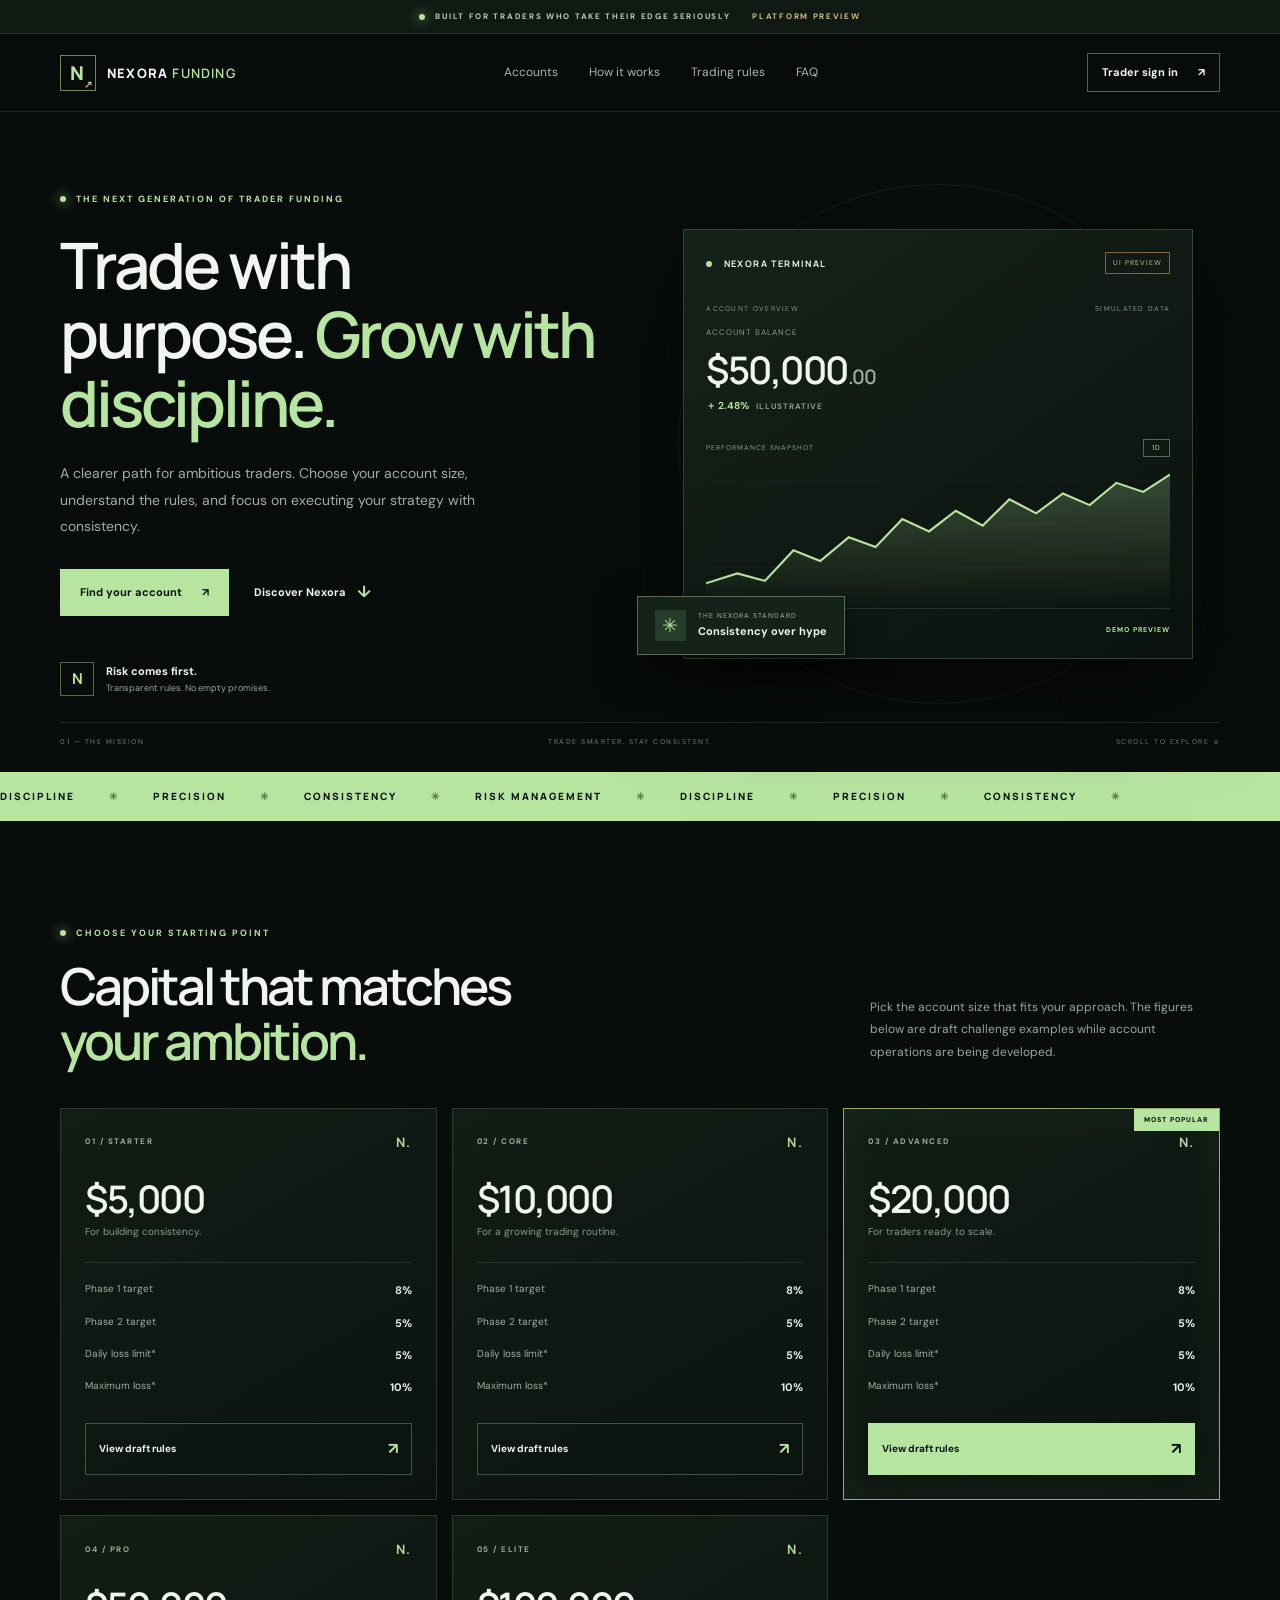
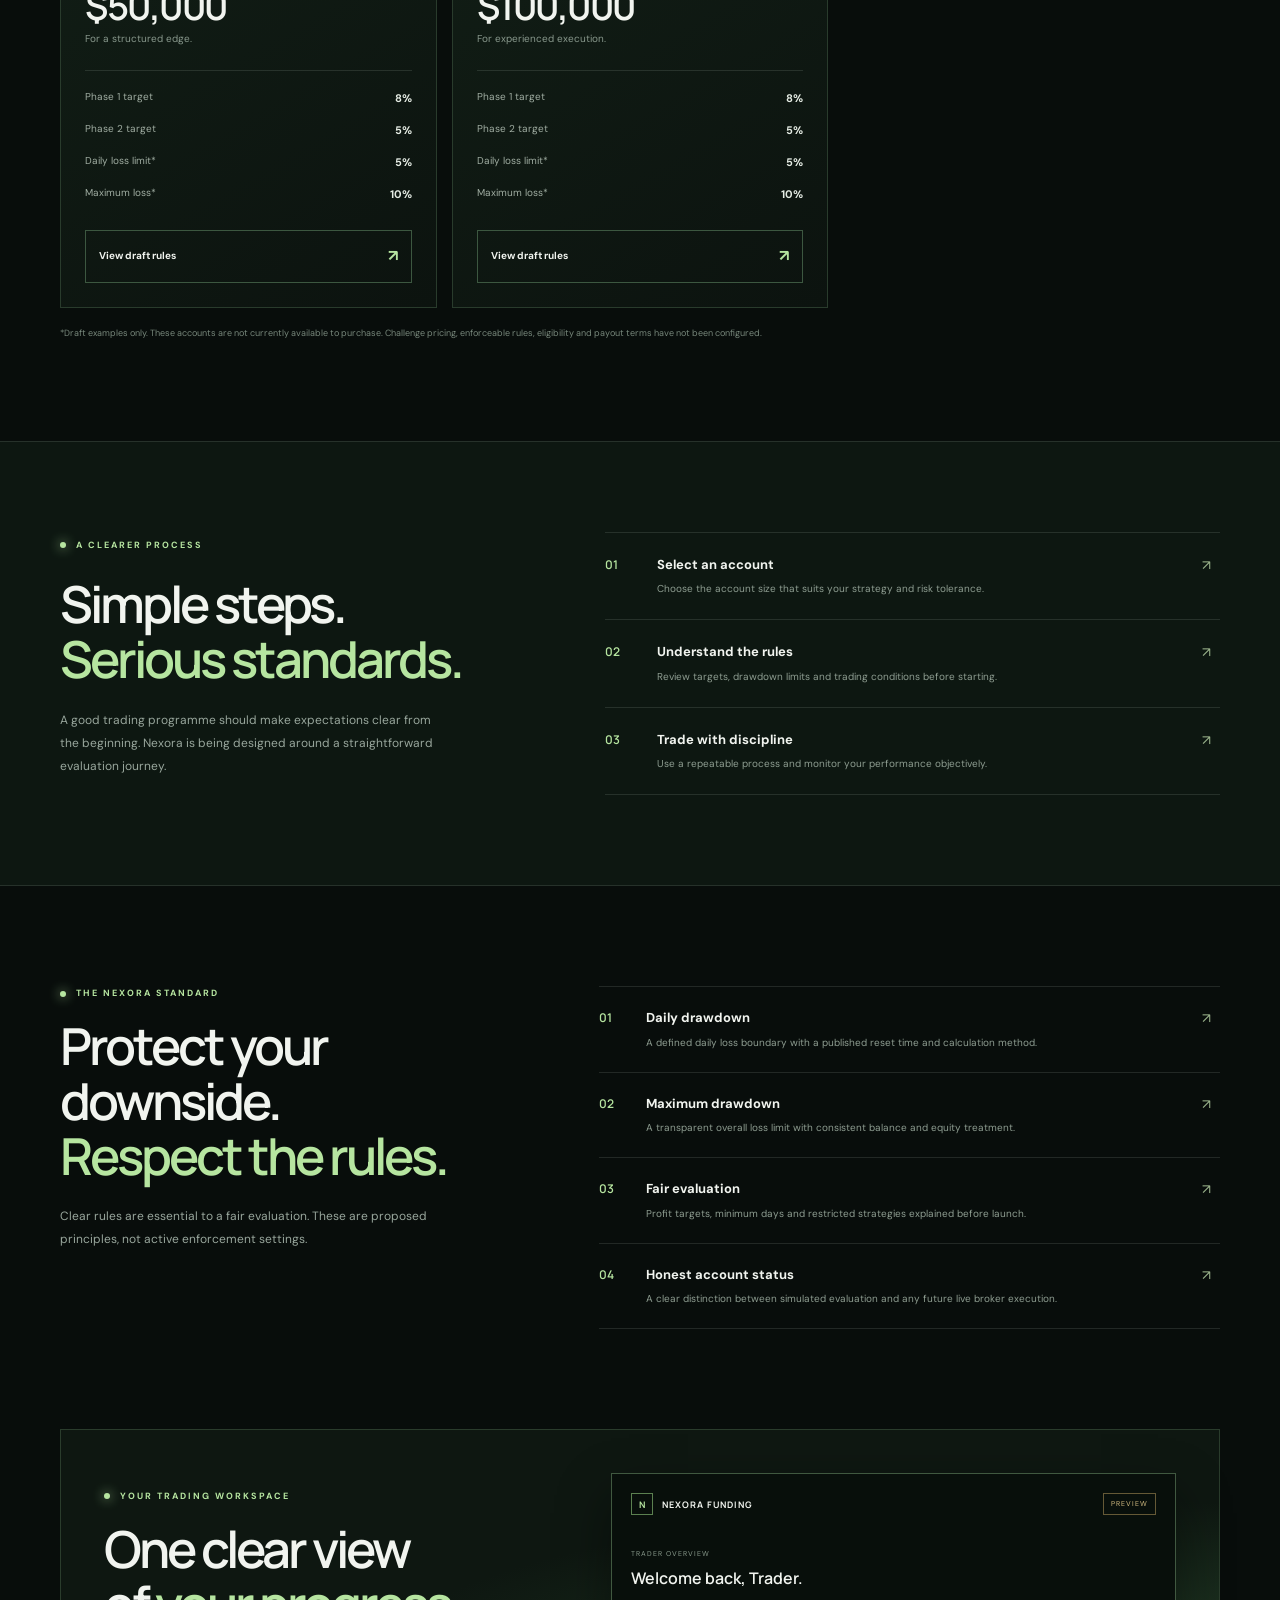
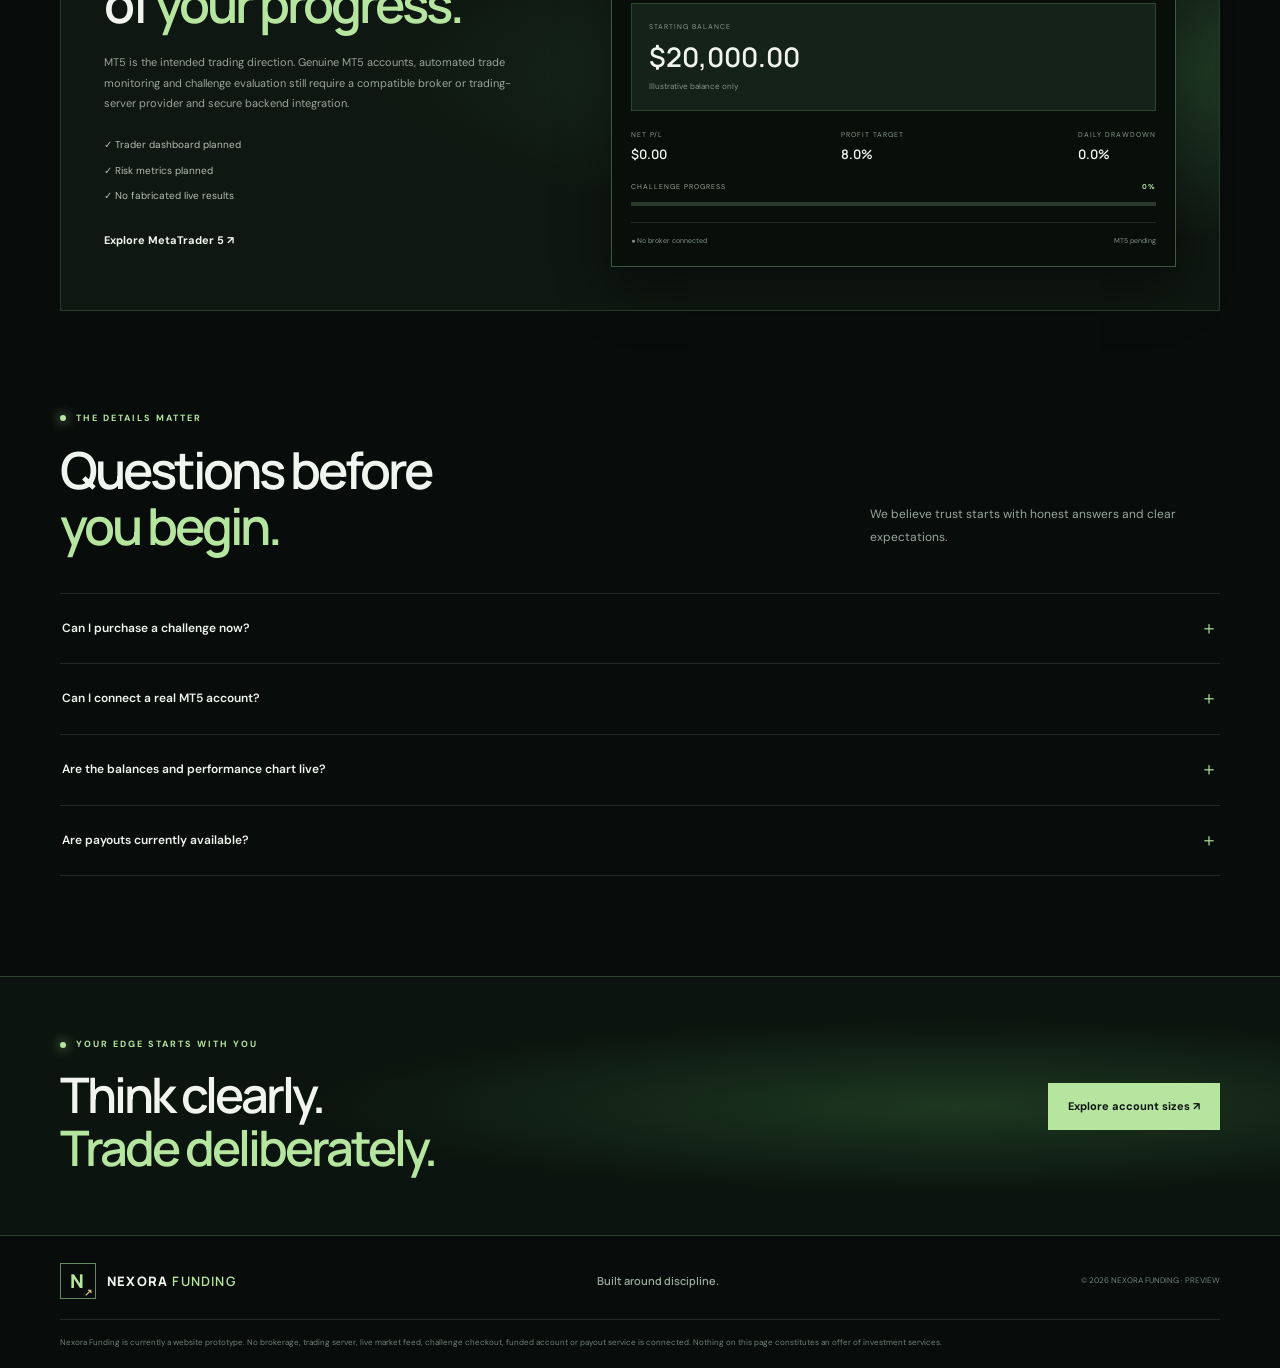
==== commit 6039f45c: "Link homepage to secure trader sign-in" ====
--- a/index.html
+++ b/index.html
@@ -17,7 +17,7 @@
     <a class="brand" href="#" aria-label="Nexora Funding home"><span class="brand-symbol">N<span>↗</span></span><span>NEXORA <b>FUNDING</b></span></a>
     <button class="menu-toggle" id="menuToggle" aria-label="Toggle navigation" aria-expanded="false">☰</button>
     <nav class="nav" id="navLinks"><a href="#accounts">Accounts</a><a href="#how">How it works</a><a href="#rules">Trading rules</a><a href="#faq">FAQ</a></nav>
-    <a class="button button-quiet header-button" href="dashboard.html">Trader dashboard <span>↗</span></a>
+    <a class="button button-quiet header-button" href="auth.html">Trader sign in <span>↗</span></a>
   </header>
 
   <main>
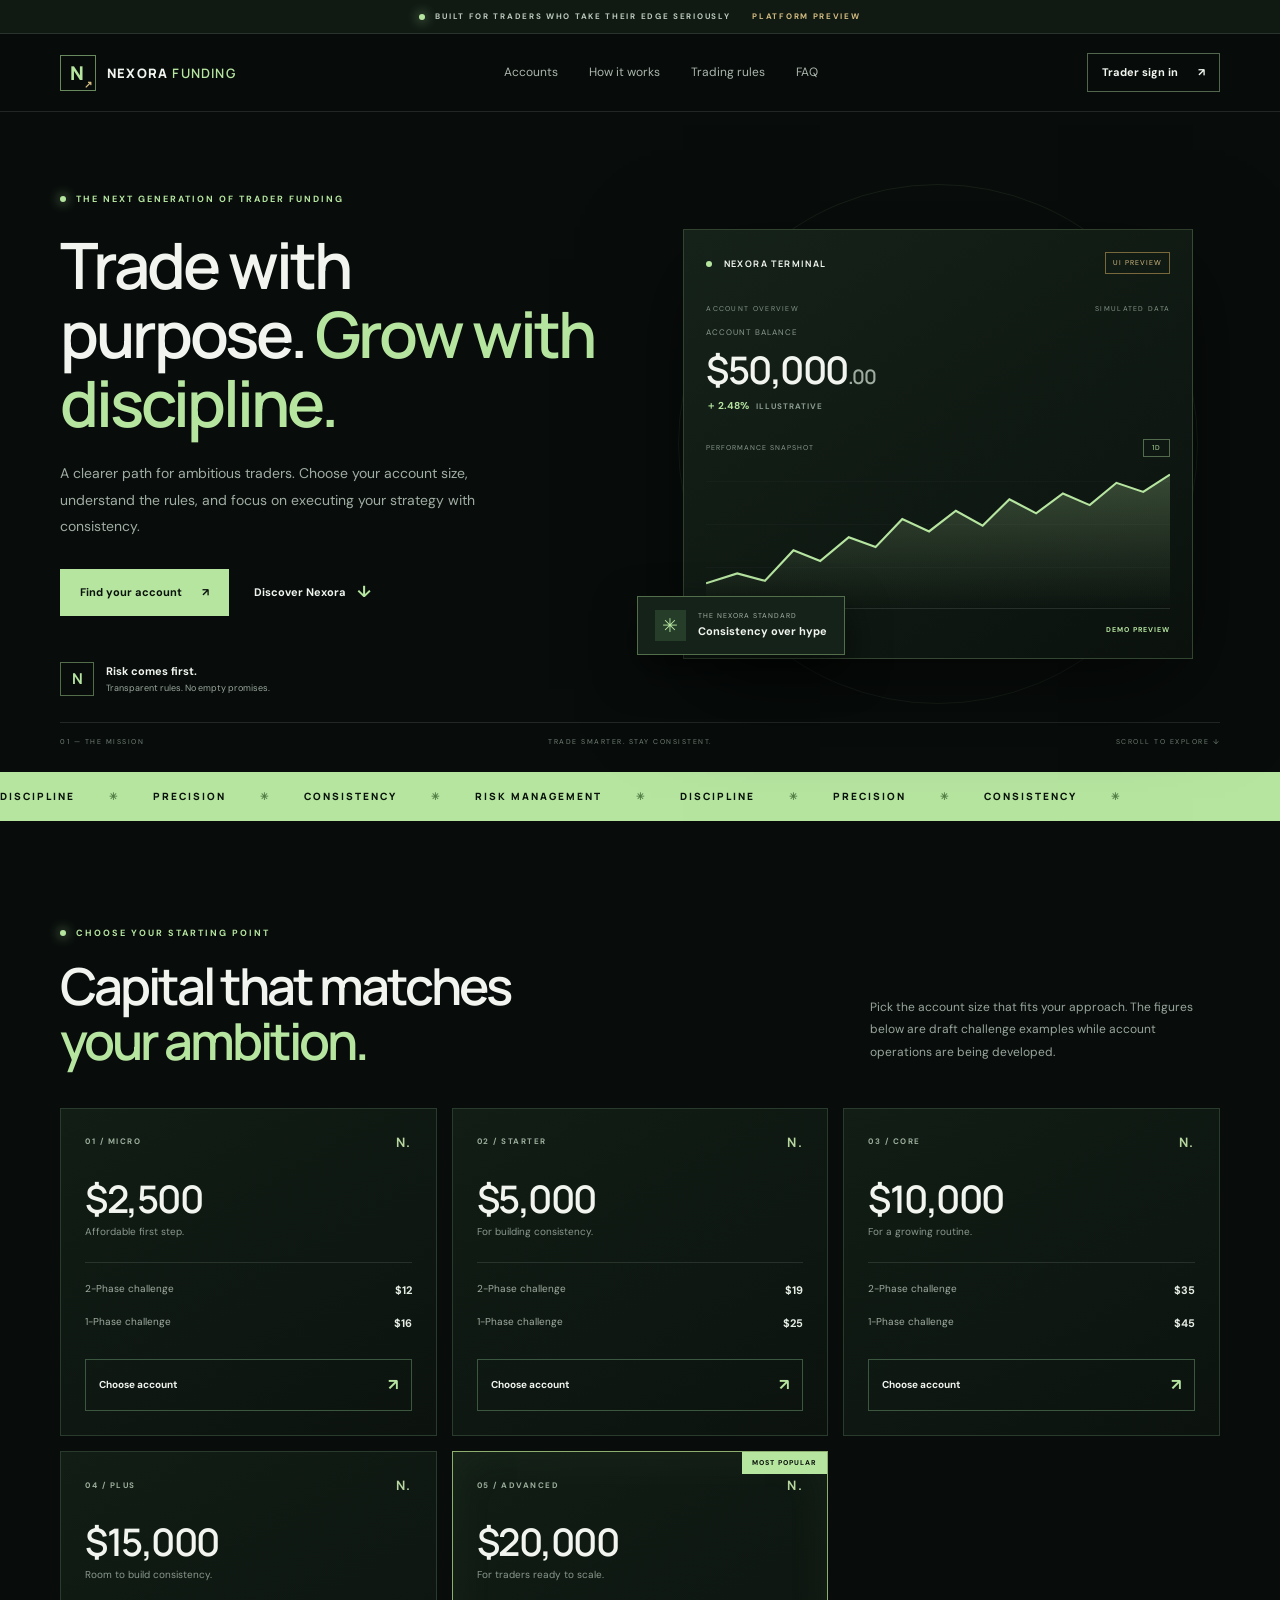
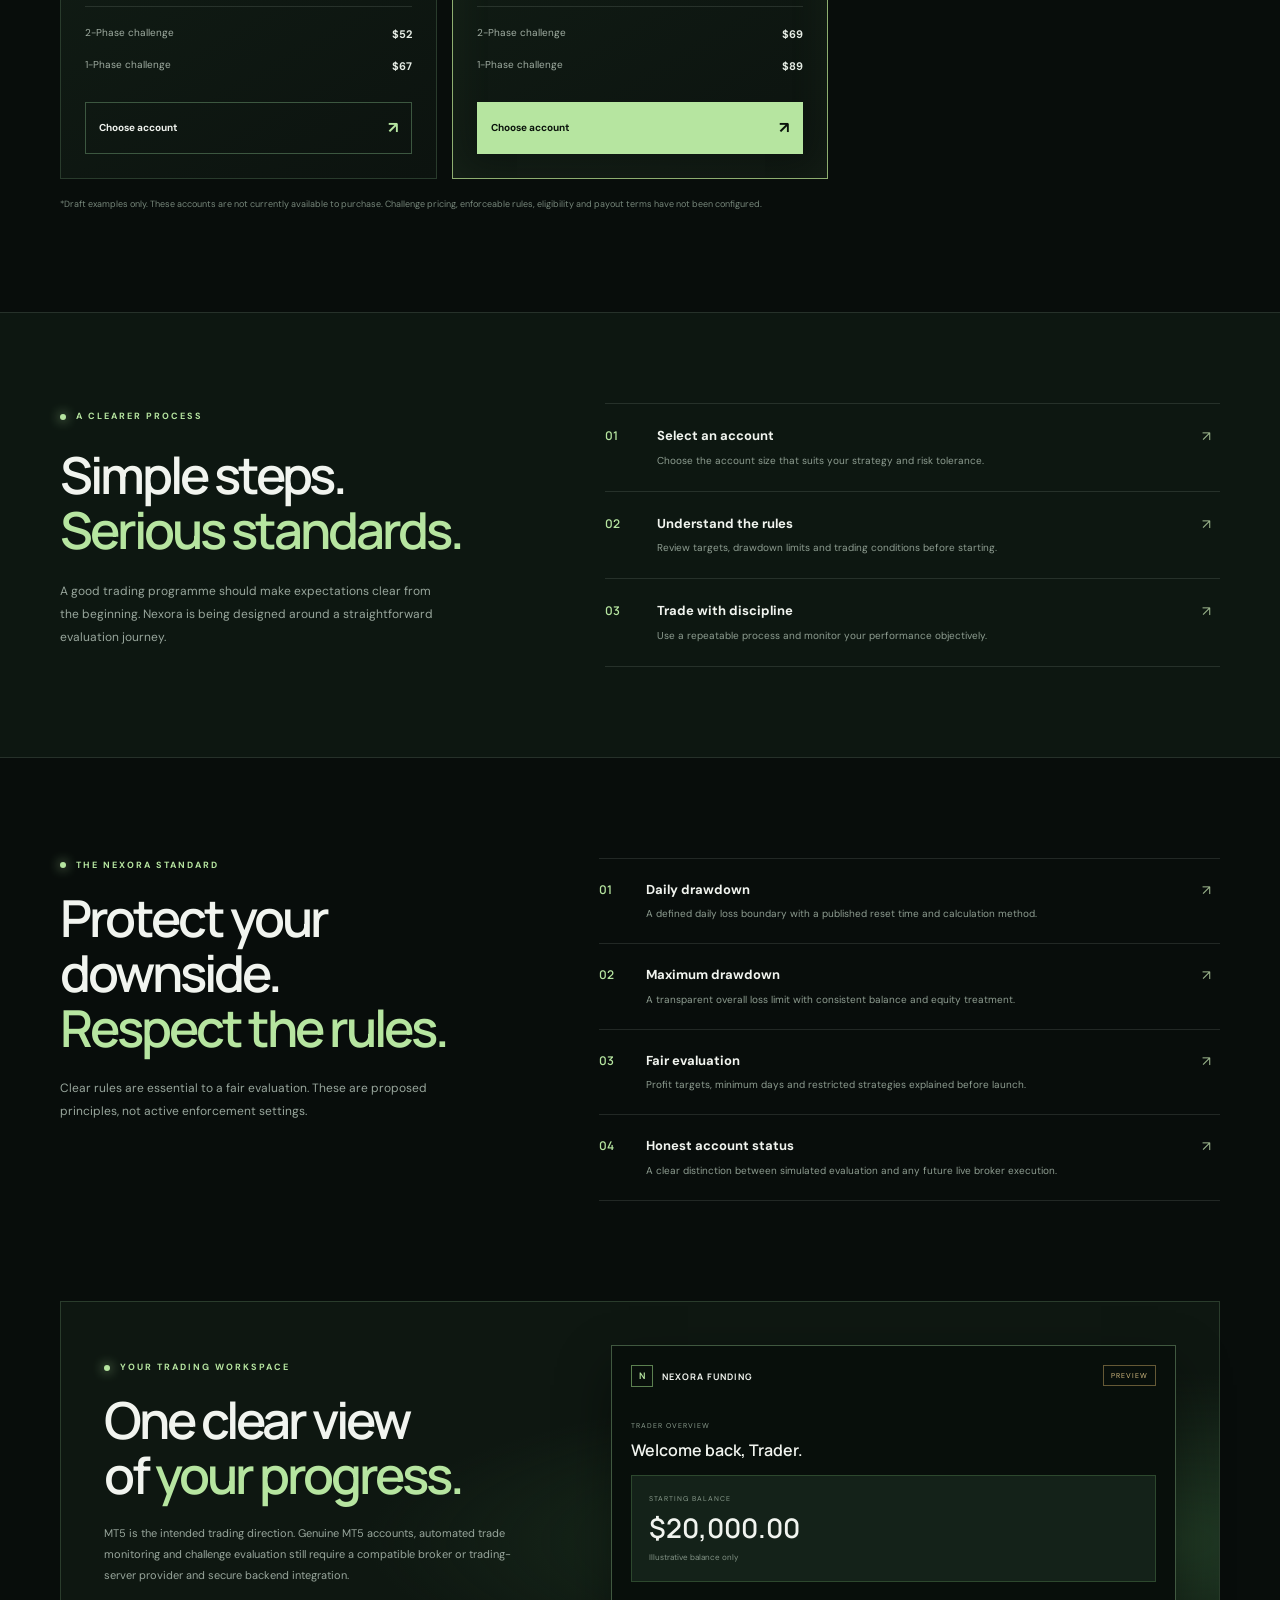
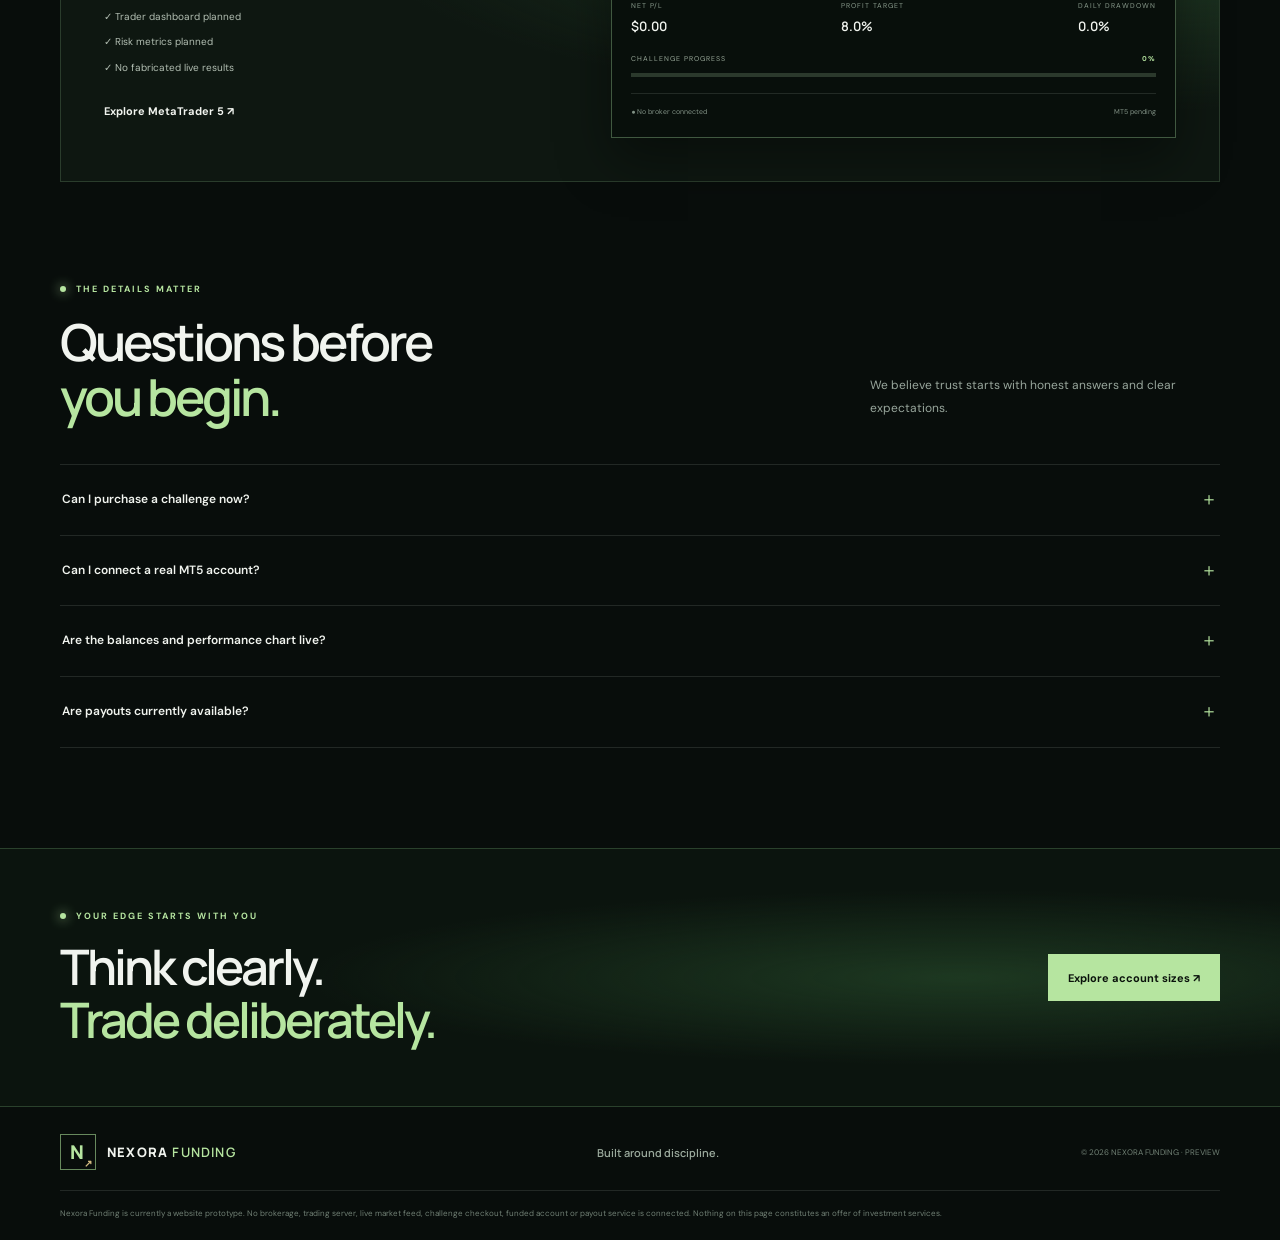
==== commit 649de90a: "Show five launch account tiers and prices" ====
--- a/index.html
+++ b/index.html
@@ -16,7 +16,7 @@
   <header class="header">
     <a class="brand" href="#" aria-label="Nexora Funding home"><span class="brand-symbol">N<span>↗</span></span><span>NEXORA <b>FUNDING</b></span></a>
     <button class="menu-toggle" id="menuToggle" aria-label="Toggle navigation" aria-expanded="false">☰</button>
-    <nav class="nav" id="navLinks"><a href="#accounts">Accounts</a><a href="#how">How it works</a><a href="#rules">Trading rules</a><a href="#faq">FAQ</a></nav>
+    <nav class="nav" id="navLinks"><a href="accounts.html">Accounts</a><a href="#how">How it works</a><a href="#rules">Trading rules</a><a href="#faq">FAQ</a></nav>
     <a class="button button-quiet header-button" href="auth.html">Trader sign in <span>↗</span></a>
   </header>
 
@@ -26,7 +26,7 @@
         <div class="kicker"><i></i> THE NEXT GENERATION OF TRADER FUNDING</div>
         <h1>Trade with<br>purpose. <em>Grow with</em><br><em>discipline.</em></h1>
         <p class="hero-lead">A clearer path for ambitious traders. Choose your account size, understand the rules, and focus on executing your strategy with consistency.</p>
-        <div class="hero-buttons"><a class="button button-main" href="#accounts">Find your account <span>↗</span></a><a class="underlink" href="#how">Discover Nexora <span>↓</span></a></div>
+        <div class="hero-buttons"><a class="button button-main" href="accounts.html">Find your account <span>↗</span></a><a class="underlink" href="#how">Discover Nexora <span>↓</span></a></div>
         <div class="hero-proof"><div class="proof-icon">N</div><div><strong>Risk comes first.</strong><small>Transparent rules. No empty promises.</small></div></div>
       </div>
       <div class="hero-side">
@@ -51,12 +51,12 @@
     <section class="accounts wrap" id="accounts">
       <div class="section-top"><div><div class="kicker"><i></i> CHOOSE YOUR STARTING POINT</div><h2>Capital that matches<br><em>your ambition.</em></h2></div><p>Pick the account size that fits your approach. The figures below are draft challenge examples while account operations are being developed.</p></div>
       <div class="account-grid">
-        <article class="account-card"><div class="account-head"><span>01 / STARTER</span><span class="card-mark">N.</span></div><h3>$5,000</h3><p>For building consistency.</p><div class="card-divider"></div><div class="detail"><span>Phase 1 target</span><b>8%</b></div><div class="detail"><span>Phase 2 target</span><b>5%</b></div><div class="detail"><span>Daily loss limit*</span><b>5%</b></div><div class="detail"><span>Maximum loss*</span><b>10%</b></div><a href="#rules" class="card-link">View draft rules <span>↗</span></a></article>
-        <article class="account-card"><div class="account-head"><span>02 / CORE</span><span class="card-mark">N.</span></div><h3>$10,000</h3><p>For a growing trading routine.</p><div class="card-divider"></div><div class="detail"><span>Phase 1 target</span><b>8%</b></div><div class="detail"><span>Phase 2 target</span><b>5%</b></div><div class="detail"><span>Daily loss limit*</span><b>5%</b></div><div class="detail"><span>Maximum loss*</span><b>10%</b></div><a href="#rules" class="card-link">View draft rules <span>↗</span></a></article>
-        <article class="account-card account-featured"><div class="popular">MOST POPULAR</div><div class="account-head"><span>03 / ADVANCED</span><span class="card-mark">N.</span></div><h3>$20,000</h3><p>For traders ready to scale.</p><div class="card-divider"></div><div class="detail"><span>Phase 1 target</span><b>8%</b></div><div class="detail"><span>Phase 2 target</span><b>5%</b></div><div class="detail"><span>Daily loss limit*</span><b>5%</b></div><div class="detail"><span>Maximum loss*</span><b>10%</b></div><a href="#rules" class="card-link card-link-main">View draft rules <span>↗</span></a></article>
-        <article class="account-card"><div class="account-head"><span>04 / PRO</span><span class="card-mark">N.</span></div><h3>$50,000</h3><p>For a structured edge.</p><div class="card-divider"></div><div class="detail"><span>Phase 1 target</span><b>8%</b></div><div class="detail"><span>Phase 2 target</span><b>5%</b></div><div class="detail"><span>Daily loss limit*</span><b>5%</b></div><div class="detail"><span>Maximum loss*</span><b>10%</b></div><a href="#rules" class="card-link">View draft rules <span>↗</span></a></article>
-        <article class="account-card"><div class="account-head"><span>05 / ELITE</span><span class="card-mark">N.</span></div><h3>$100,000</h3><p>For experienced execution.</p><div class="card-divider"></div><div class="detail"><span>Phase 1 target</span><b>8%</b></div><div class="detail"><span>Phase 2 target</span><b>5%</b></div><div class="detail"><span>Daily loss limit*</span><b>5%</b></div><div class="detail"><span>Maximum loss*</span><b>10%</b></div><a href="#rules" class="card-link">View draft rules <span>↗</span></a></article>
-      </div>
+<article class="account-card"><div class="account-head"><span>01 / MICRO</span><span class="card-mark">N.</span></div><h3>$2,500</h3><p>Affordable first step.</p><div class="card-divider"></div><div class="detail"><span>2-Phase challenge</span><b>$12</b></div><div class="detail"><span>1-Phase challenge</span><b>$16</b></div><a href="accounts.html?size=2500" class="card-link">Choose account <span>↗</span></a></article>
+<article class="account-card"><div class="account-head"><span>02 / STARTER</span><span class="card-mark">N.</span></div><h3>$5,000</h3><p>For building consistency.</p><div class="card-divider"></div><div class="detail"><span>2-Phase challenge</span><b>$19</b></div><div class="detail"><span>1-Phase challenge</span><b>$25</b></div><a href="accounts.html?size=5000" class="card-link">Choose account <span>↗</span></a></article>
+<article class="account-card"><div class="account-head"><span>03 / CORE</span><span class="card-mark">N.</span></div><h3>$10,000</h3><p>For a growing routine.</p><div class="card-divider"></div><div class="detail"><span>2-Phase challenge</span><b>$35</b></div><div class="detail"><span>1-Phase challenge</span><b>$45</b></div><a href="accounts.html?size=10000" class="card-link">Choose account <span>↗</span></a></article>
+<article class="account-card"><div class="account-head"><span>04 / PLUS</span><span class="card-mark">N.</span></div><h3>$15,000</h3><p>Room to build consistency.</p><div class="card-divider"></div><div class="detail"><span>2-Phase challenge</span><b>$52</b></div><div class="detail"><span>1-Phase challenge</span><b>$67</b></div><a href="accounts.html?size=15000" class="card-link">Choose account <span>↗</span></a></article>
+<article class="account-card account-featured"><div class="popular">MOST POPULAR</div><div class="account-head"><span>05 / ADVANCED</span><span class="card-mark">N.</span></div><h3>$20,000</h3><p>For traders ready to scale.</p><div class="card-divider"></div><div class="detail"><span>2-Phase challenge</span><b>$69</b></div><div class="detail"><span>1-Phase challenge</span><b>$89</b></div><a href="accounts.html?size=20000" class="card-link card-link-main">Choose account <span>↗</span></a></article>
+</div>
       <p class="disclaimer">*Draft examples only. These accounts are not currently available to purchase. Challenge pricing, enforceable rules, eligibility and payout terms have not been configured.</p>
     </section>
 
@@ -66,7 +66,7 @@
 
     <section class="workspace wrap"><div class="workspace-panel"><div class="workspace-copy"><div class="kicker"><i></i> YOUR TRADING WORKSPACE</div><h2>One clear view<br>of <em>your progress.</em></h2><p>MT5 is the intended trading direction. Genuine MT5 accounts, automated trade monitoring and challenge evaluation still require a compatible broker or trading-server provider and secure backend integration.</p><div class="workspace-points"><span>✓ Trader dashboard planned</span><span>✓ Risk metrics planned</span><span>✓ No fabricated live results</span></div><a href="https://www.metatrader5.com/" target="_blank" rel="noreferrer" class="underlink">Explore MetaTrader 5 ↗</a></div><div class="dashboard"><div class="dash-top"><div class="brand-mini"><span>N</span> NEXORA FUNDING</div><label>PREVIEW</label></div><div class="dash-welcome"><small>TRADER OVERVIEW</small><h3>Welcome back, Trader.</h3></div><div class="dash-total"><small>STARTING BALANCE</small><strong>$20,000.00</strong><span>Illustrative balance only</span></div><div class="dash-stats"><div><small>NET P/L</small><b>$0.00</b></div><div><small>PROFIT TARGET</small><b>8.0%</b></div><div><small>DAILY DRAWDOWN</small><b>0.0%</b></div></div><div class="progress-head"><span>CHALLENGE PROGRESS</span><b>0%</b></div><div class="progress"><i></i></div><div class="dash-status"><span>● No broker connected</span><span>MT5 pending</span></div></div></div></section>
 
-    <section class="faq wrap" id="faq"><div class="section-top"><div><div class="kicker"><i></i> THE DETAILS MATTER</div><h2>Questions before<br><em>you begin.</em></h2></div><p>We believe trust starts with honest answers and clear expectations.</p></div><div class="faq-list"><details><summary>Can I purchase a challenge now?<b>＋</b></summary><p>Not yet. This is a front-end prototype. Checkout, account provisioning and challenge operations are not active.</p></details><details><summary>Can I connect a real MT5 account?<b>＋</b></summary><p>Not yet. A compatible MT5 broker or server provider and secure integration must be selected, built and tested first.</p></details><details><summary>Are the balances and performance chart live?<b>＋</b></summary><p>No. All balances, targets and chart graphics shown here are illustrative preview data.</p></details><details><summary>Are payouts currently available?<b>＋</b></summary><p>No payout programme is currently active or promised by this prototype. Any future programme will require published terms and operational readiness.</p></details></div></section>
+    <section class="faq wrap" id="faq"><div class="section-top"><div><div class="kicker"><i></i> THE DETAILS MATTER</div><h2>Questions before<br><em>you begin.</em></h2></div><p>We believe trust starts with honest answers and clear expectations.</p></div><div class="faq-list"><details><summary>Can I purchase a challenge now?<b>＋</b></summary><p>Not yet. This is a front-end prototype. Checkout, account provisioning and challenge operations are not active.</p></details><details><summary>Can I connect a real MT5 account?<b>＋</b></summary><p>Not yet. A compatible MT5 broker or server provider and secure integration must be selected, built and tested first.</p></details><details><summary>Are the balances and performance chart live?<b>＋</b></summary><p>No. All balances, targets and chart graphics shown here are illustrative preview data.</p></details><details><summary>Are payouts currently available?<b>＋</b></summary><p>Planned simulated-funded trader profit share: 70%. Nexora intends to complete payout verification and payment within 7 calendar days after a request, using its own available funds. Each evaluation phase has a 60-calendar-day deadline from activation; failing to pass within that period results in a breach. These policies are not active yet; no payout or challenge service is currently connected.</p></details></div></section>
 
     <section class="closing"><div class="wrap closing-inner"><div><div class="kicker"><i></i> YOUR EDGE STARTS WITH YOU</div><h2>Think clearly.<br><em>Trade deliberately.</em></h2></div><a class="button button-main" href="#accounts">Explore account sizes ↗</a></div></section>
   </main>
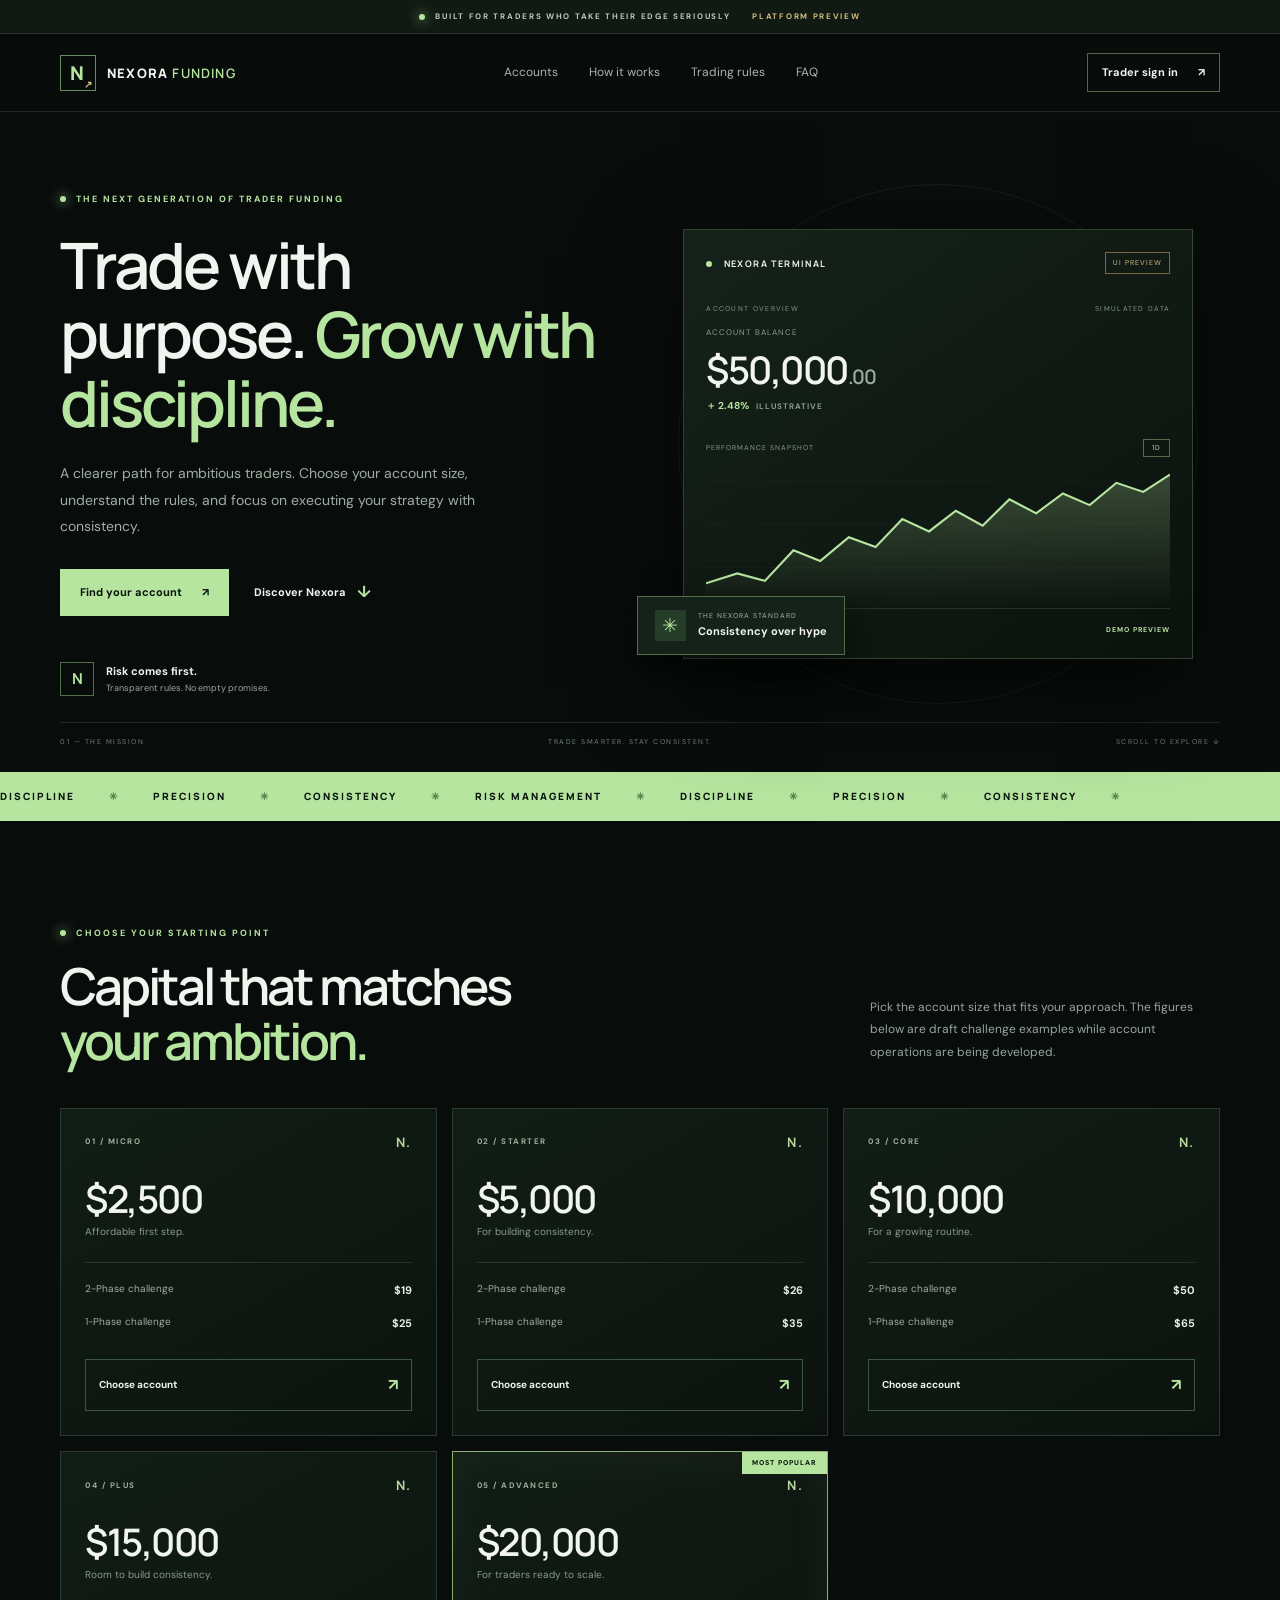
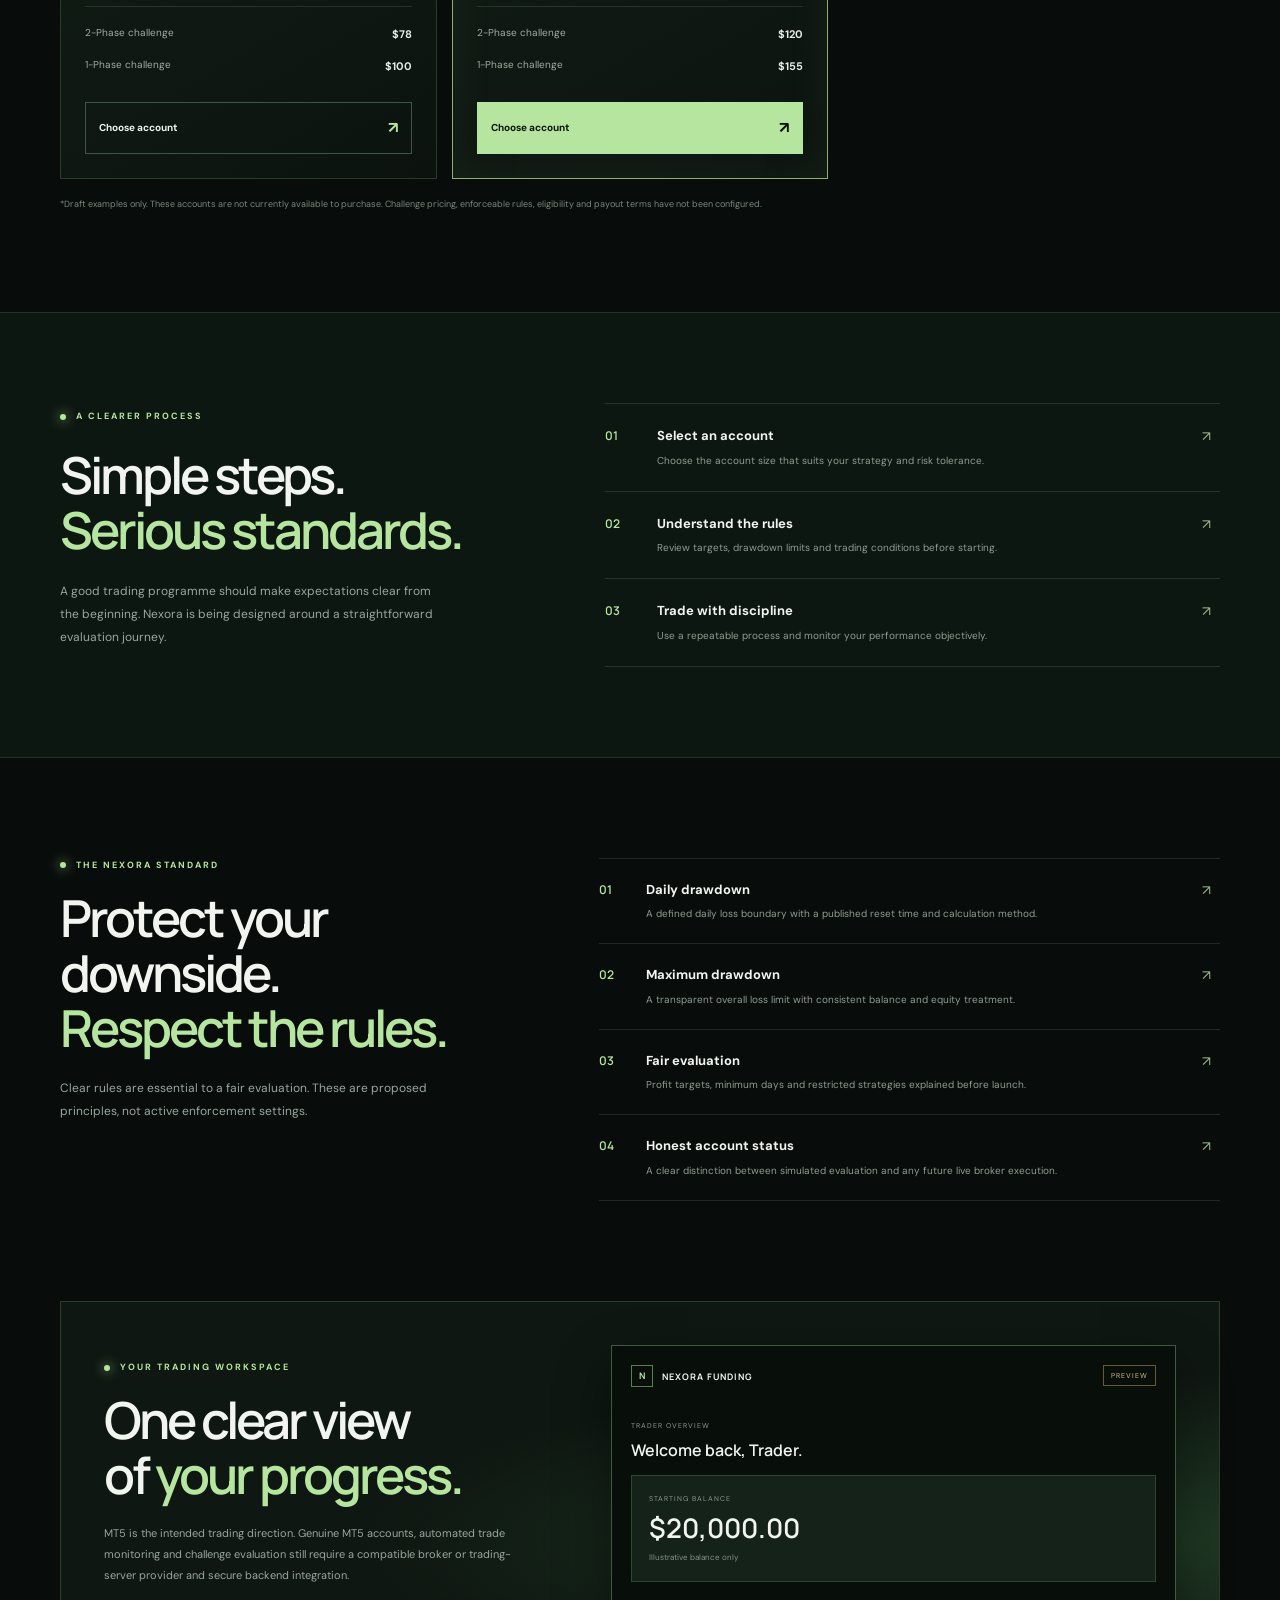
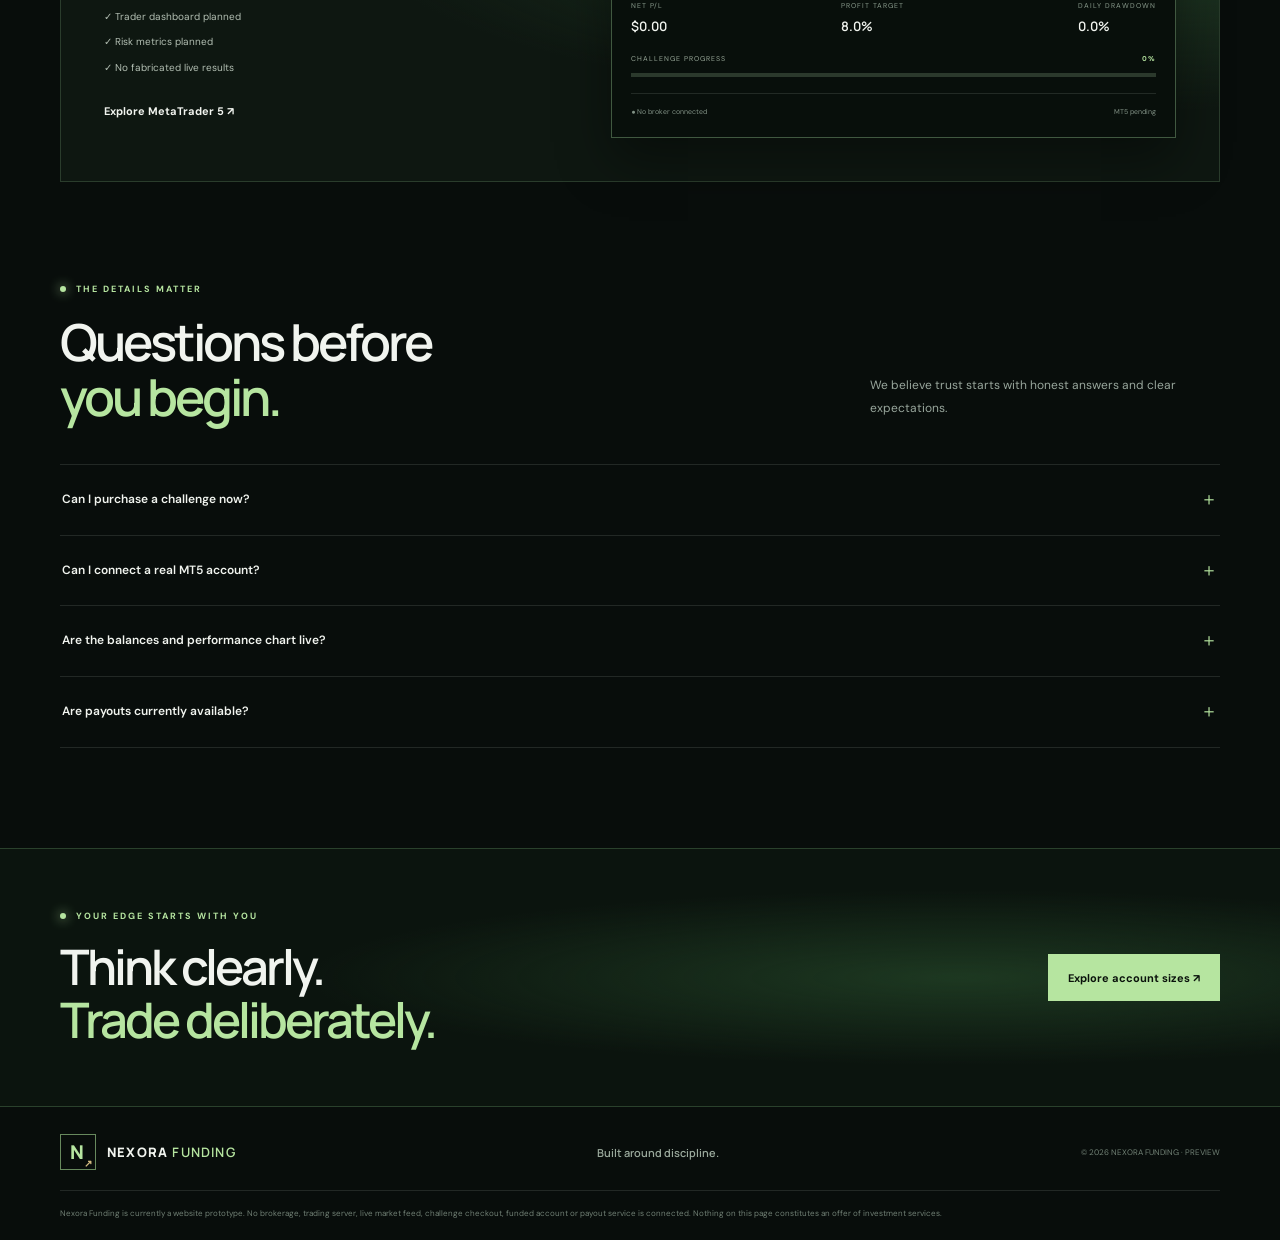
==== commit a8105e33: "Update homepage to revised Nexora challenge pricing" ====
--- a/index.html
+++ b/index.html
@@ -51,11 +51,11 @@
     <section class="accounts wrap" id="accounts">
       <div class="section-top"><div><div class="kicker"><i></i> CHOOSE YOUR STARTING POINT</div><h2>Capital that matches<br><em>your ambition.</em></h2></div><p>Pick the account size that fits your approach. The figures below are draft challenge examples while account operations are being developed.</p></div>
       <div class="account-grid">
-<article class="account-card"><div class="account-head"><span>01 / MICRO</span><span class="card-mark">N.</span></div><h3>$2,500</h3><p>Affordable first step.</p><div class="card-divider"></div><div class="detail"><span>2-Phase challenge</span><b>$12</b></div><div class="detail"><span>1-Phase challenge</span><b>$16</b></div><a href="accounts.html?size=2500" class="card-link">Choose account <span>↗</span></a></article>
-<article class="account-card"><div class="account-head"><span>02 / STARTER</span><span class="card-mark">N.</span></div><h3>$5,000</h3><p>For building consistency.</p><div class="card-divider"></div><div class="detail"><span>2-Phase challenge</span><b>$19</b></div><div class="detail"><span>1-Phase challenge</span><b>$25</b></div><a href="accounts.html?size=5000" class="card-link">Choose account <span>↗</span></a></article>
-<article class="account-card"><div class="account-head"><span>03 / CORE</span><span class="card-mark">N.</span></div><h3>$10,000</h3><p>For a growing routine.</p><div class="card-divider"></div><div class="detail"><span>2-Phase challenge</span><b>$35</b></div><div class="detail"><span>1-Phase challenge</span><b>$45</b></div><a href="accounts.html?size=10000" class="card-link">Choose account <span>↗</span></a></article>
-<article class="account-card"><div class="account-head"><span>04 / PLUS</span><span class="card-mark">N.</span></div><h3>$15,000</h3><p>Room to build consistency.</p><div class="card-divider"></div><div class="detail"><span>2-Phase challenge</span><b>$52</b></div><div class="detail"><span>1-Phase challenge</span><b>$67</b></div><a href="accounts.html?size=15000" class="card-link">Choose account <span>↗</span></a></article>
-<article class="account-card account-featured"><div class="popular">MOST POPULAR</div><div class="account-head"><span>05 / ADVANCED</span><span class="card-mark">N.</span></div><h3>$20,000</h3><p>For traders ready to scale.</p><div class="card-divider"></div><div class="detail"><span>2-Phase challenge</span><b>$69</b></div><div class="detail"><span>1-Phase challenge</span><b>$89</b></div><a href="accounts.html?size=20000" class="card-link card-link-main">Choose account <span>↗</span></a></article>
+<article class="account-card"><div class="account-head"><span>01 / MICRO</span><span class="card-mark">N.</span></div><h3>$2,500</h3><p>Affordable first step.</p><div class="card-divider"></div><div class="detail"><span>2-Phase challenge</span><b>$19</b></div><div class="detail"><span>1-Phase challenge</span><b>$25</b></div><a href="accounts.html?size=2500" class="card-link">Choose account <span>↗</span></a></article>
+<article class="account-card"><div class="account-head"><span>02 / STARTER</span><span class="card-mark">N.</span></div><h3>$5,000</h3><p>For building consistency.</p><div class="card-divider"></div><div class="detail"><span>2-Phase challenge</span><b>$26</b></div><div class="detail"><span>1-Phase challenge</span><b>$35</b></div><a href="accounts.html?size=5000" class="card-link">Choose account <span>↗</span></a></article>
+<article class="account-card"><div class="account-head"><span>03 / CORE</span><span class="card-mark">N.</span></div><h3>$10,000</h3><p>For a growing routine.</p><div class="card-divider"></div><div class="detail"><span>2-Phase challenge</span><b>$50</b></div><div class="detail"><span>1-Phase challenge</span><b>$65</b></div><a href="accounts.html?size=10000" class="card-link">Choose account <span>↗</span></a></article>
+<article class="account-card"><div class="account-head"><span>04 / PLUS</span><span class="card-mark">N.</span></div><h3>$15,000</h3><p>Room to build consistency.</p><div class="card-divider"></div><div class="detail"><span>2-Phase challenge</span><b>$78</b></div><div class="detail"><span>1-Phase challenge</span><b>$100</b></div><a href="accounts.html?size=15000" class="card-link">Choose account <span>↗</span></a></article>
+<article class="account-card account-featured"><div class="popular">MOST POPULAR</div><div class="account-head"><span>05 / ADVANCED</span><span class="card-mark">N.</span></div><h3>$20,000</h3><p>For traders ready to scale.</p><div class="card-divider"></div><div class="detail"><span>2-Phase challenge</span><b>$120</b></div><div class="detail"><span>1-Phase challenge</span><b>$155</b></div><a href="accounts.html?size=20000" class="card-link card-link-main">Choose account <span>↗</span></a></article>
 </div>
       <p class="disclaimer">*Draft examples only. These accounts are not currently available to purchase. Challenge pricing, enforceable rules, eligibility and payout terms have not been configured.</p>
     </section>
